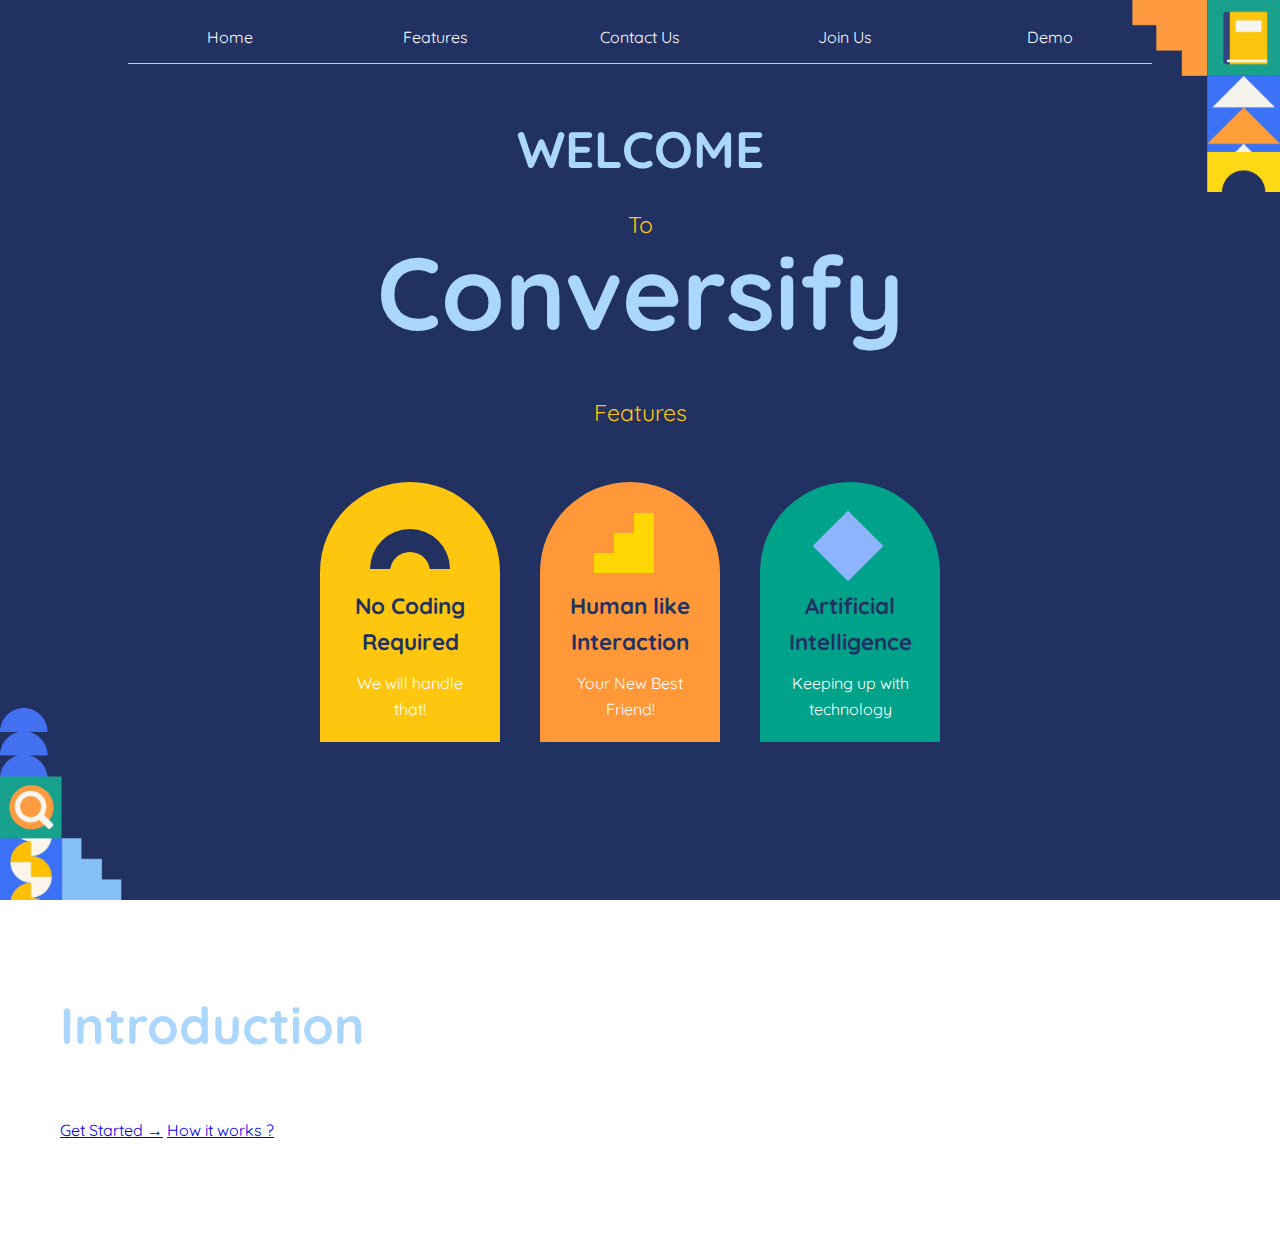
==== index.html @ c8b513bc "comit" ====
<!DOCTYPE html>
<html lang="en">

<head>
    <meta charset="UTF-8">
    <meta name="viewport" content="width=device-width, initial-scale=1.0">
    <title>Conversify</title>
    <link href="https://fonts.googleapis.com/css2?family=Quicksand:wght@300;400;500;600;700&display=swap"
        rel="stylesheet">
    <link href="https://fonts.googleapis.com/css2?family=Nunito:ital,wght@0,200..1000;1,200..1000&display=swap"
        rel="stylesheet">
    <link rel="stylesheet" href="styles.css">
</head>

<body>
    <div class ="firstpage">
        <img src="./asset/gifs/top_right.gif" alt="book.gif" class="top-right-image">
        <nav>
            <ul class="navbar">
                <li><a href="#">Home</a></li>
                <li><a href="#">Features</a></li>
                <li><a href="#">Contact Us</a></li>
                <li><a href="#">Join Us</a></li>
                <li><a href="#">Demo</a></li>
            </ul>
        </nav>
        <header>
            <h1>WELCOME</h1>
            <h2>To</h2>
            <h3>Conversify</h3>
        </header>
        <main>
            <section class="features">
                <h2>Features</h2>                
                <div class="feature-cards">
                    <img src="./asset/gifs/bottom_left.gif" alt="book.gif"  class="top-left-image">
                    <div class="card yellow">
                        <div class="arch"></div>
                        <div class="smallarch"></div>
                        <h3>No Coding Required</h3>
                        <p>We will handle that!</p>
                    </div>
                    <div class="card orange">
                        <div class="ladder"></div>
                        <h3>Human like Interaction</h3>
                        <p>Your New Best Friend!</p>
                    </div>
                    <div class="card green">
                        <div class="star"></div>
                        <h3>Artificial Intelligence</h3>
                        <p>Keeping up with technology</p>
                    </div>
                </div>
            </section>
        </main>
    </div>

        <section class="intro">
        <div class="content">
            <h1>Introduction</h1>
            <p>In today's world, businesses of all sizes need customer support solutions to stay competitive.</p>
            <p>Build your own customer support agent for your brand today — no coding and no hassle.</p>
            <div class="buttons">
                <a href="#" class="btn btn-primary">Get Started →</a>
                <a href="#" class="btn btn-secondary">How it works ?</a>
            </div>
        </div>
        <div class="image"></div>
    </section>



    <footer>
        <p>&copy; 2024 Conversify. All rights reserved.</p>
    </footer>
</body>

</html>
---- styles.css ----
:root {
  --navy: #203162;
  --light-blue: #86c2f8;
  --yellow: #ffc610;
  --orange: #ff9839;
  --green: #00a289;
  --peach: #ffe3c9;
}
* {
  box-sizing: border-box;
  margin: 0;
  padding: 0;
}
html::-webkit-scrollbar {
  width: 5px;
  height: 1px;
}

html::-webkit-scrollbar-thumb {
  background: #86c2f8;
  border-radius: 100px;
  border: 4px solid transparent;
}

html::-webkit-scrollbar-track {
  background: transparent;
}

.firstpage {
  height: 100vh;
  background-color: #203162;
  width: 100%;
}

.navbar {
  padding-top: 15px;
  display: flex;
  justify-content: space-between;
  left: 10%;
  width: 80%;
  list-style-type: none;
  margin-bottom: 20px;
  position: relative; /* Add this to position the pseudo-element */
  padding-bottom: 3px; /* Add some space for the underline */
}

.navbar li {
  flex: 1;
  text-align: center;
}

.navbar::after {
  content: "";
  position: absolute;
  bottom: 0;
  left: 0;
  width: 100%;
  height: 1px; /* Adjust thickness of the underline */
  background-color: #abd7ff;
}

.navbar a {
  display: block;
  padding: 10px;
  color: #ffffff;
  text-decoration: none;
  transition: all 0.3s ease;
}

.navbar a:hover {
  background-color: #abd7ff;
  border-radius: 10px; /* Increase border-radius for pill shape on hover */
  padding-left: 15px; /* Optional: Increase horizontal padding for elongated pill */
  padding-right: 15px;
  margin: 0 10px; /* Optional: Adjust margin for elongated pill */
}

body {
  font-family: "Quicksand", sans-serif;
  line-height: 1.6;
  color: #ffffff;
  max-width: 100%;
  margin: 0 auto;
}

.top-right-image {
  position: absolute;
  left: 85%;
  top: 0;
  width: 15%; /* Adjust as needed */
  z-index: 1000; /* Ensures the image stays on top of other elements */
}
.top-left-image {
  position: absolute;
  left: 0;
  bottom: 0;
  width: 15%; /* Adjust as needed */
  z-index: 1000; /* Ensures the image stays on top of other elements */
}

main {
  text-align: center;
  flex-grow: 1;
}

header {
  text-align: center;
}

.yellow {
  background-color: var(--yellow);
}

.arch {
  width: 80px;
  height: 40px;
  background-color: var(--navy);
  border-radius: 40px 40px 0 0;
  position: absolute;
  top: 18%;
  left: 50%;
  transform: translateX(-50%);
}
.smallarch {
  width: 40px;
  height: 20px;
  background-color: var(--yellow);
  border-radius: 40px 40px 0 0;
  position: absolute;
  top: 27%;
  left: 50%;
  transform: translateX(-50%);
}

.green {
  background-color: var(--green);
}
.star {
  position: absolute;
  height: 50px;
  width: 50px;
  top: 15%;
  left: 35%;
  background: #8cb4ff;
  transform: rotate(45deg);
}

.orange {
  background-color: var(--orange);
}
.ladder {
  width: 60px;
  height: 60px;
  background-color: #ffd700; /* Yellow color */
  clip-path: polygon(
    0% 100%,
    33.33% 100%,
    33.33% 66.66%,
    66.66% 66.66%,
    66.66% 33.33%,
    100% 33.33%,
    100% 0%,
    0% 0%
  );
  transform: rotate(180deg);
  position: absolute;
  top: 12%;
  left: 30%;
}

h1 {
  margin-top: 5vh;
  font-size: 4vw;
  margin-bottom: 0;
  color: #abd7ff;
}

h2 {
  font-size: 1.8vw;
  font-weight: normal;
  margin-top: 1rem;
}

h3 {
  font-size: 8vw;
  color: #abd7ff;
  margin-top: -2rem;
}

.features {
  margin-top: 20px;
  justify-content: center;
}

h2 {
  color: var(--yellow);
}

.feature-cards {
  max-height: 100vh;
  display: flex;
  justify-content: center;
  gap: 20px;
  margin-top: 50px;
}

.card {
  width: 180px;
  height: 260px;
  border-radius: 90px 90px 0 0;
  padding: 20px;
  display: flex;
  flex-direction: column;
  justify-content: flex-end;
  position: relative;
  overflow: hidden;
  margin-right: 20px;
}

.card h3 {
  margin: 0;
  font-size: 1.4em;
  color: var(--navy);
}

.card p {
  margin: 10px 0 0;
  font-size: 1em;
  color: white;
}

.intro {
  max-width: 1200px;
  margin: 0 auto;
  padding: 40px 20px;
  display: flex;
  justify-content: space-between;
  align-items: center;
}

footer {
  text-align: center;
  margin-top: 40px;
}

@media (max-width: 768px) {
  .feature-cards {
    flex-direction: column;
    align-items: center;
  }
}
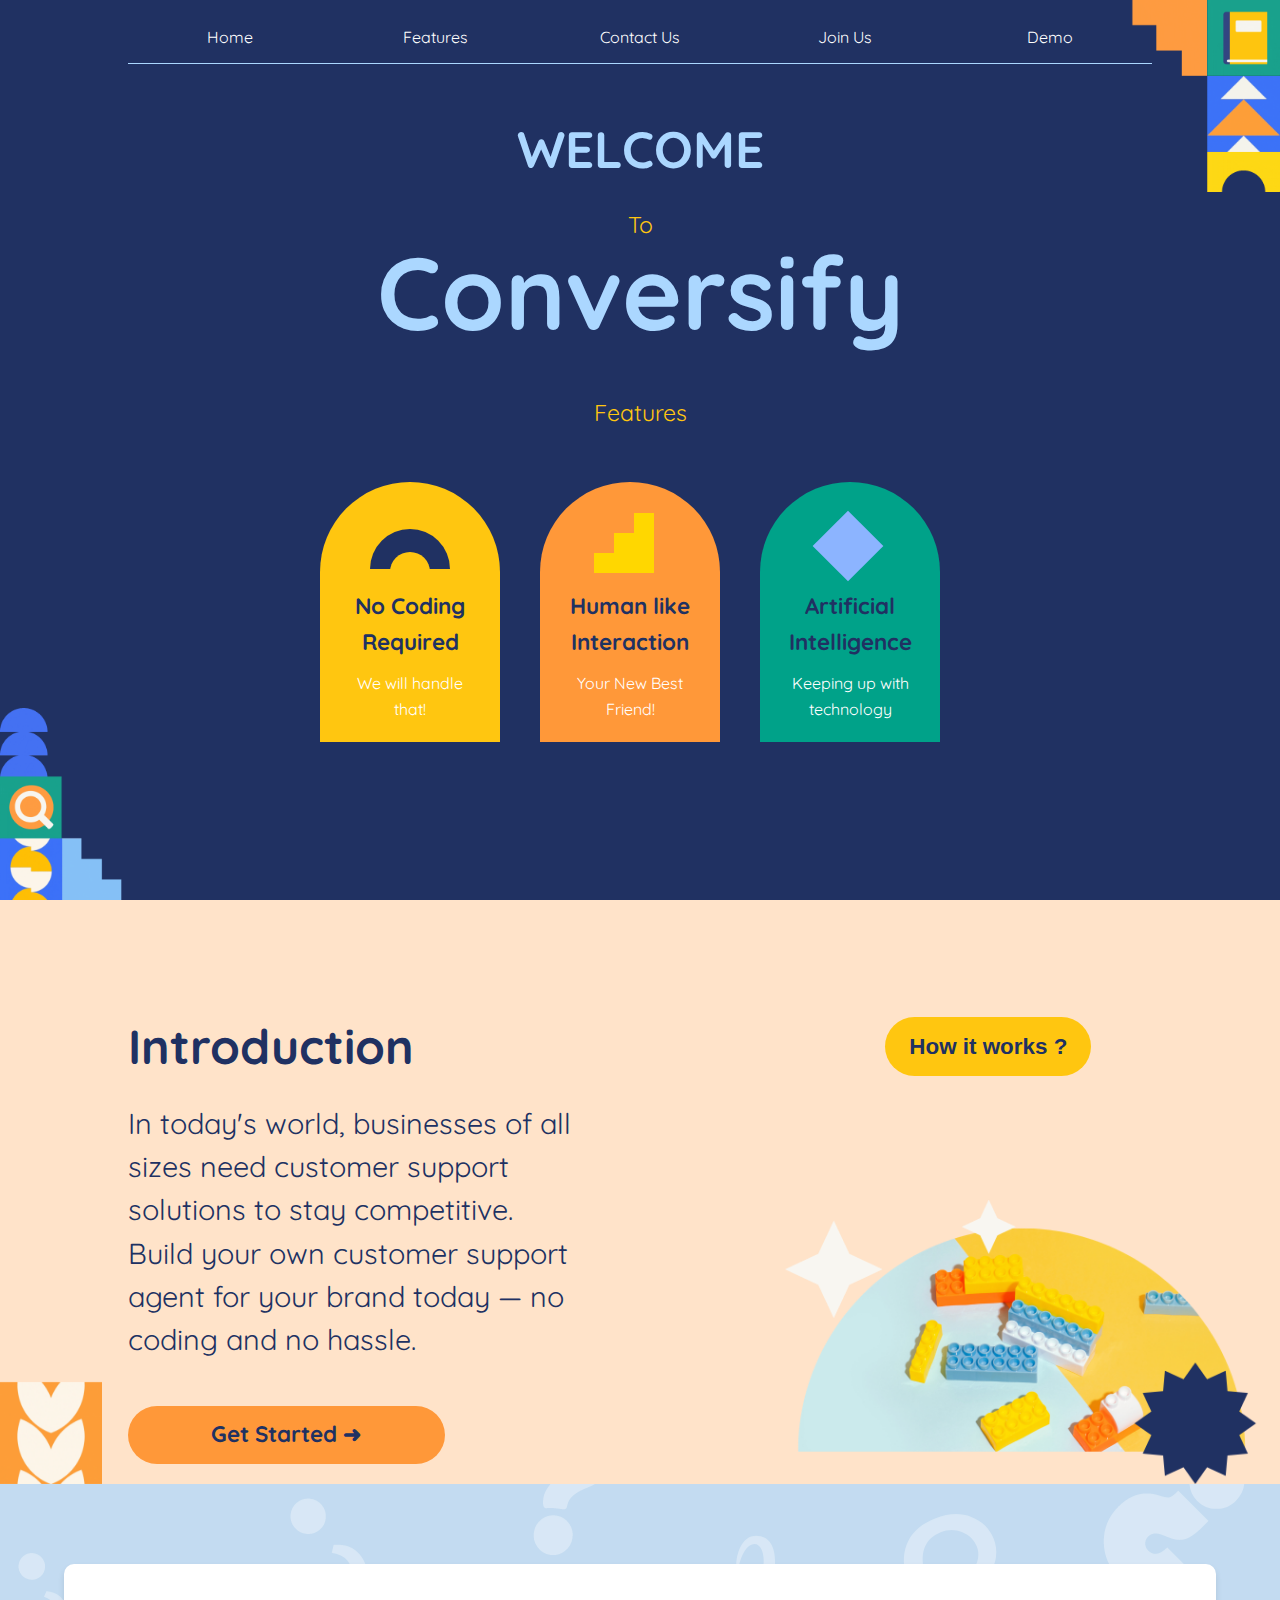
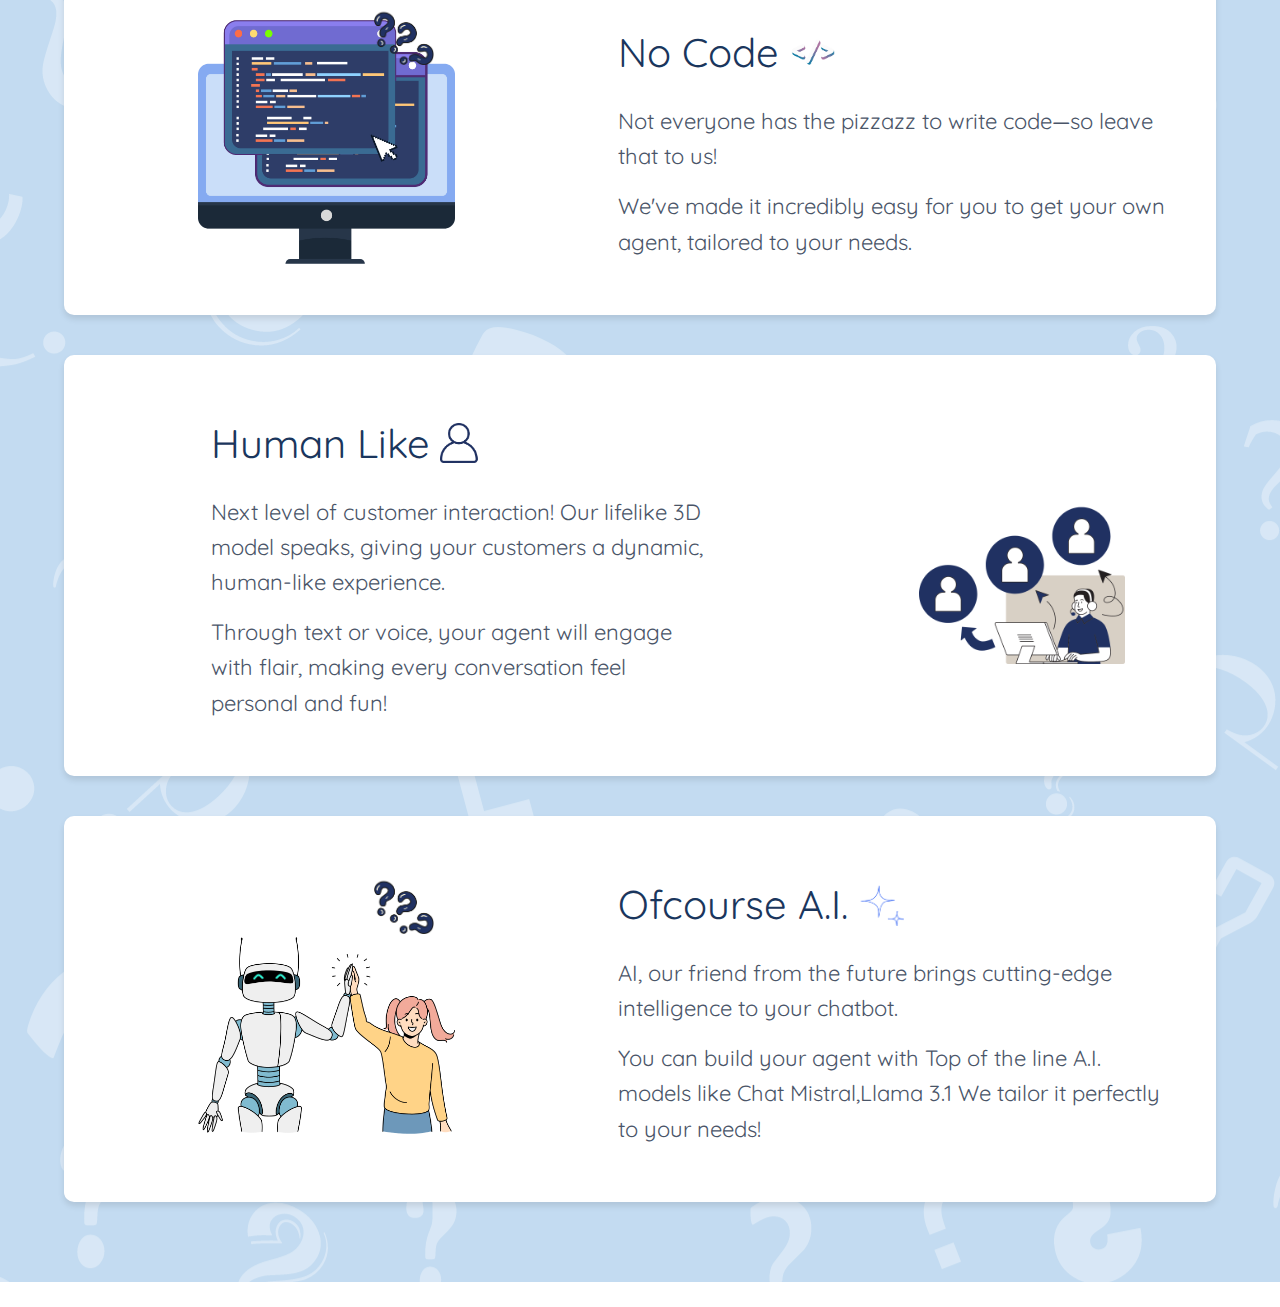
==== commit bf3f5355: "alah hu akhbar" ====
--- a/index.html
+++ b/index.html
@@ -13,7 +13,7 @@
 </head>
 
 <body>
-    <div class ="firstpage">
+    <div class="page1">
         <img src="./asset/gifs/top_right.gif" alt="book.gif" class="top-right-image">
         <nav>
             <ul class="navbar">
@@ -29,46 +29,90 @@
             <h2>To</h2>
             <h3>Conversify</h3>
         </header>
-        <main>
-            <section class="features">
-                <h2>Features</h2>                
-                <div class="feature-cards">
-                    <img src="./asset/gifs/bottom_left.gif" alt="book.gif"  class="top-left-image">
-                    <div class="card yellow">
-                        <div class="arch"></div>
-                        <div class="smallarch"></div>
-                        <h3>No Coding Required</h3>
-                        <p>We will handle that!</p>
+        <section class="features">
+            <h2>Features</h2>
+            <div class="feature-cards">
+                <img src="./asset/gifs/bottom_left.gif" alt="gif" class="bottom-left-image">
+                <div class="card yellow">
+                    <div class="arch"></div>
+                    <div class="smallarch"></div>
+                    <h3>No Coding Required</h3>
+                    <p>We will handle that!</p>
+                </div>
+                <div class="card orange">
+                    <div class="ladder"></div>
+                    <h3>Human like Interaction</h3>
+                    <p>Your New Best Friend!</p>
+                </div>
+                <div class="card green">
+                    <div class="star"></div>
+                    <h3>Artificial Intelligence</h3>
+                    <p>Keeping up with technology</p>
+                </div>
+            </div>
+        </section>
+    </div>
+
+    <section class="page2">
+        <img src="./asset/gifs/leaf.gif" alt="leaf.gif" class="leaf">
+            <div class="content">
+                <div class="intro-content">
+                    <div class="intro-paragraph">
+                        <h1>Introduction</h1>
+                        <p>In today's world, businesses of all sizes need customer support solutions to stay competitive.</p>
+
+                        <p>Build your own customer support agent for your brand today — no coding and no hassle.</p>
+                        <a href="#" class="btn  btn-primary">Get Started ➜</a>
+                        
                     </div>
-                    <div class="card orange">
-                        <div class="ladder"></div>
-                        <h3>Human like Interaction</h3>
-                        <p>Your New Best Friend!</p>
-                    </div>
-                    <div class="card green">
-                        <div class="star"></div>
-                        <h3>Artificial Intelligence</h3>
-                        <p>Keeping up with technology</p>
+                    <div class="right-content">
+                        <a href="#" class="btn  btn-secondary">How it works ?</a>
+                        <img src="./asset/images/blocks.png" alt="Lego blocks" class="blocks">
                     </div>
                 </div>
-            </section>
-        </main>
-    </div>
-
-        <section class="intro">
-        <div class="content">
-            <h1>Introduction</h1>
-            <p>In today's world, businesses of all sizes need customer support solutions to stay competitive.</p>
-            <p>Build your own customer support agent for your brand today — no coding and no hassle.</p>
-            <div class="buttons">
-                <a href="#" class="btn btn-primary">Get Started →</a>
-                <a href="#" class="btn btn-secondary">How it works ?</a>
             </div>
-        </div>
-        <div class="image"></div>
     </section>
 
+    <section class ="page3">
+        <section class="feature no-code">
+            <div class="feature-content">
+                <h2>No Code <img src="asset\gifs\code.gif" alt="Code illustration" class="code"></h2>
+                <p>Not everyone has the pizzazz to write code—so leave that to us!</p>
+                <p>We've made it incredibly easy for you to get your own agent, tailored to your needs.</p>
+            </div>
+            <div class="feature-image">
+                <img src="asset\images\computer.png" alt="Code editor illustration" class="computer">
+                <div class="question-marks">
+                    <img src="asset\images\question.png" alt="question" class="question">
+                </div>
+            </div>
+        </section>
+        
+        <section class="feature">
+            <div class="f-content">
+                <h2>Human Like<img src="asset\images\person.png" alt="Code illustration" class="code"></h2>
+                <p>Next level of customer interaction! Our lifelike 3D model speaks, giving your customers a dynamic, human-like experience.</p>
+                <p>Through text or voice, your agent will engage with flair, making every conversation feel personal and fun!</p>
+            </div>
+            <div class="feature-image">
+                <img src="asset/images/support.png" alt="Human-like interaction illustration" class="human">
+            </div>
+        </section>
 
+        <section class="feature no-code">
+            <div class="feature-content">
+                <h2>Ofcourse A.I. <img src="asset/images/star.png" alt="star interaction illustration" class="code"></h2>
+                <p>AI, our friend from the future brings cutting-edge intelligence to your chatbot. </p>
+                <p>You can build your agent with Top of the line A.I. models like Chat Mistral,Llama 3.1 We tailor it perfectly to your needs!</p>
+            </div>
+            <div class="feature-image">
+                <img src="asset\images\friend.png" alt="Code editor illustration" class="computer">
+                <div class="question-marks">
+                    <img src="asset\images\question.png" alt="question" class="question">
+                </div>
+            </div>
+        </section>
+    </section>
 
     <footer>
         <p>&copy; 2024 Conversify. All rights reserved.</p>
--- a/styles.css
+++ b/styles.css
@@ -5,6 +5,7 @@
   --orange: #ff9839;
   --green: #00a289;
   --peach: #ffe3c9;
+  --sky: #c3dbf1;
 }
 * {
   box-sizing: border-box;
@@ -26,7 +27,7 @@
   background: transparent;
 }
 
-.firstpage {
+.page1 {
   height: 100vh;
   background-color: #203162;
   width: 100%;
@@ -90,17 +91,12 @@
   width: 15%; /* Adjust as needed */
   z-index: 1000; /* Ensures the image stays on top of other elements */
 }
-.top-left-image {
+.bottom-left-image {
   position: absolute;
   left: 0;
   bottom: 0;
   width: 15%; /* Adjust as needed */
   z-index: 1000; /* Ensures the image stays on top of other elements */
-}
-
-main {
-  text-align: center;
-  flex-grow: 1;
 }
 
 header {
@@ -168,7 +164,7 @@
   left: 30%;
 }
 
-h1 {
+header h1 {
   margin-top: 5vh;
   font-size: 4vw;
   margin-bottom: 0;
@@ -190,6 +186,8 @@
 .features {
   margin-top: 20px;
   justify-content: center;
+  text-align: center;
+  flex-grow: 1;
 }
 
 h2 {
@@ -229,23 +227,284 @@
   color: white;
 }
 
-.intro {
-  max-width: 1200px;
-  margin: 0 auto;
-  padding: 40px 20px;
-  display: flex;
+.page2 {
+  font-family: Arial, sans-serif;
+  margin: 0;
+  padding: 0;
+  background-color: var(--peach);
+  max-width: 100vw;
+  margin: 0;
+  padding: 0px;;
   justify-content: space-between;
   align-items: center;
 }
-
-footer {
+.page2 .leaf {
+  padding-left: 0;
+  margin: 0px;
+  position: sticky;
+  width: 8%;
+  height: auto;
+  z-index: 1000;
+  top: 100em;
+  bottom: 0;
+  left: -30%;
+}
+
+.content {
+  margin: 0;
+  flex: 1;
+  max-width: 100%;
+}
+
+.intro-content {
+  max-width: 100vw;
+  margin: 0;
+  padding: 0 20px;
+  padding-top: 0;
+  padding-left: 10%;
+  display: flex;
+  flex-direction: row;
+  justify-items: space-between;
+  align-items: start;
+}
+
+.content h1 {
+  font-size: 3rem;
+  color: var(--navy);
+  margin-bottom: 20px;
+}
+
+.intro-content > .intro-paragraph {
+  font-size: 1.8rem;
+  color: var(--navy);
+  display: flex;
+  flex-direction: column;
+  justify-items: space-between;
+  font-family: quicksand;
+  margin-bottom: 20px;
+  line-height: 1.5;
+  min-width: 40%;
+  max-width: 40%;
+}
+.intro-content > .right-content {
+  min-width: 40%;
+  display: flex;
+  justify-items: end;
+  flex-direction: column;
+  align-items: center;
+  align-self: flex-end;
+  justify-self: end;
+}
+
+.right-content img {
+  justify-self: start;
+  align-self: flex-end;
+}
+
+.buttons {
+  display: flex;
+  gap: 20px;
+}
+
+.btn {
+  padding: 12px 24px;
+  border-radius: 30px;
+  font-size: 1.4rem;
+  font-weight: bold;
+  text-decoration: none;
+  text-align: center;
+  transition: all 0.3s ease;
+}
+
+.btn-primary {
+  top: 50%;
+  background-color: var(--orange);
+  color: var(--navy);
+  width: 70%;
+  margin-top: 10%;
+  justify-self: end;
+}
+
+.btn-secondary {
+  background-color: var(--yellow);
+  color: var(--navy);
+  justify-self: center;
+  margin-left: 20%;
+  margin-top: 0%;
+}
+
+.btn:hover {
+  transform: translateY(-3px);
+  box-shadow: 0 4px 6px rgba(0, 0, 0, 0.1);
+}
+.blocks {
+  margin-top: -10%;
+  position: relative;
+  right: 0;
+  bottom: 0;
+  width: 100%;
+  max-width: 500px;
+  justify-self: flex-end;
+  align-self: flex-end;
+  min-width: 40%;
+  max-width: 70%;
+}
+
+.page3 {
+  background-color: var(--sky);
+  padding: 40px 20px;
+  background-image: url("asset/images/questionbg.png");
+}
+
+.feature {
+  display: flex;
+  justify-content: space-between;
+  align-items: center;
+  max-width: 90vw;
+  margin: 40px auto;
+  background-color: #ffffff;
+  border-radius: 10px;
+  padding: 40px;
+  box-shadow: 0 4px 6px rgba(0, 0, 0, 0.1);
+}
+
+.feature.no-code {
+  flex-direction: row-reverse;
+}
+
+.feature-content {
+  flex: 1;
+  padding-left: 20%;
+}
+.f-content {
+  padding-left: 10%;
+  flex: 1;
+  padding-right: 15%;
+}
+
+.feature-content h2 {
+  font-size: 40px;
+  color: #1a365d;
+  margin-bottom: 20px;
+  display: flex;
+  align-items: center;
+}
+.f-content h2 {
+  font-size: 40px;
+  color: #1a365d;
+  margin-bottom: 20px;
+  display: flex;
+  align-items: center;
+}
+
+.code-icon {
+  margin-left: 20px;
+}
+
+.feature-content p {
+  font-size: 22px;
+  color: #4a5568;
+  line-height: 1.6;
+  margin-bottom: 15px;
+}
+.f-content p {
+  font-size: 22px;
+  color: #4a5568;
+  line-height: 1.6;
+  margin-bottom: 15px;
+}
+
+.feature-image {
+  padding-left: 4%;
+  position: relative;
+  width: 300px;
+  height: 60%;
+}
+.code {
+  padding-left: 2%;
+  width: 10%;
+  height: auto;
+  max-height: 30%;
+  object-fit: contain;
+}
+
+.computer {
+  padding-left: 20%;
+  width: 120%;
+  height: auto;
+  max-height: 65%;
+  object-fit: contain;
+}
+
+.human {
+  width: 120%;
+  height: auto;
+  max-height: 65%;
+  object-fit: contain;
+  padding-right: 40%;
+}
+
+.question-marks {
+  position: absolute;
+  top: -2px;
+  right: -30px;
+}
+
+.question {
+  width: 60px;
+  height: auto;
+  margin-left: 10px;
+}
+
+/* Responsive design */
+@media (max-width: 768px) {
+  .feature,
+  .feature.no-code {
+    flex-direction: column;
+  }
+
+  .feature-content {
+    padding: 0;
+    text-align: center;
+    margin-bottom: 30px;
+  }
+
+  .feature-content h2 {
+    justify-content: center;
+  }
+
+  .feature-image {
+    width: 100%;
+    height: auto;
+    display: flex;
+    justify-content: center;
+    align-items: center;
+  }
+
+  .question-marks,
+  .user-icons {
+    position: static;
+    margin-top: 20px;
+  }
+
+  .user-icons {
+    flex-direction: row;
+    justify-content: center;
+  }
+
+  .user-icon {
+    margin: 0 5px;
+  }
+}
+
+/* footer {
   text-align: center;
   margin-top: 40px;
-}
-
-@media (max-width: 768px) {
+} */
+
+/* @media (max-width: 768px) {
   .feature-cards {
     flex-direction: column;
     align-items: center;
   }
-}
+} */
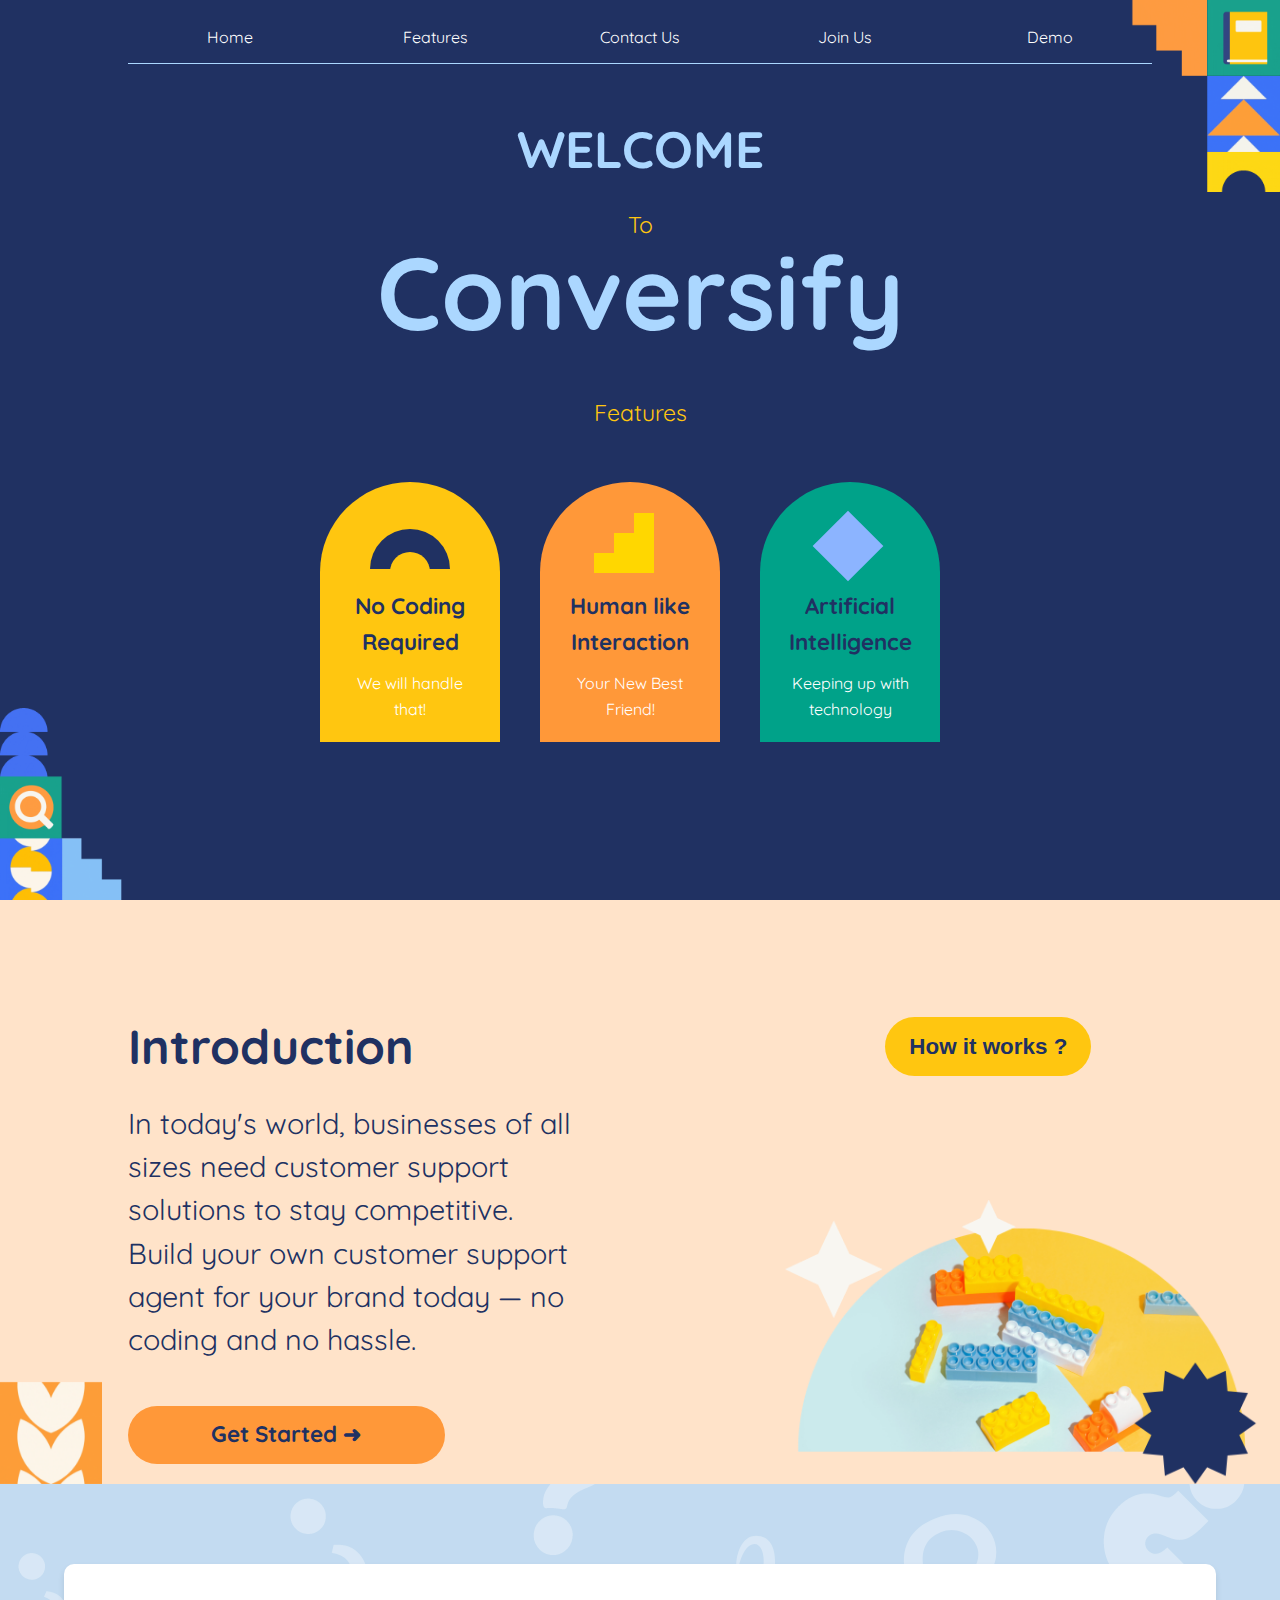
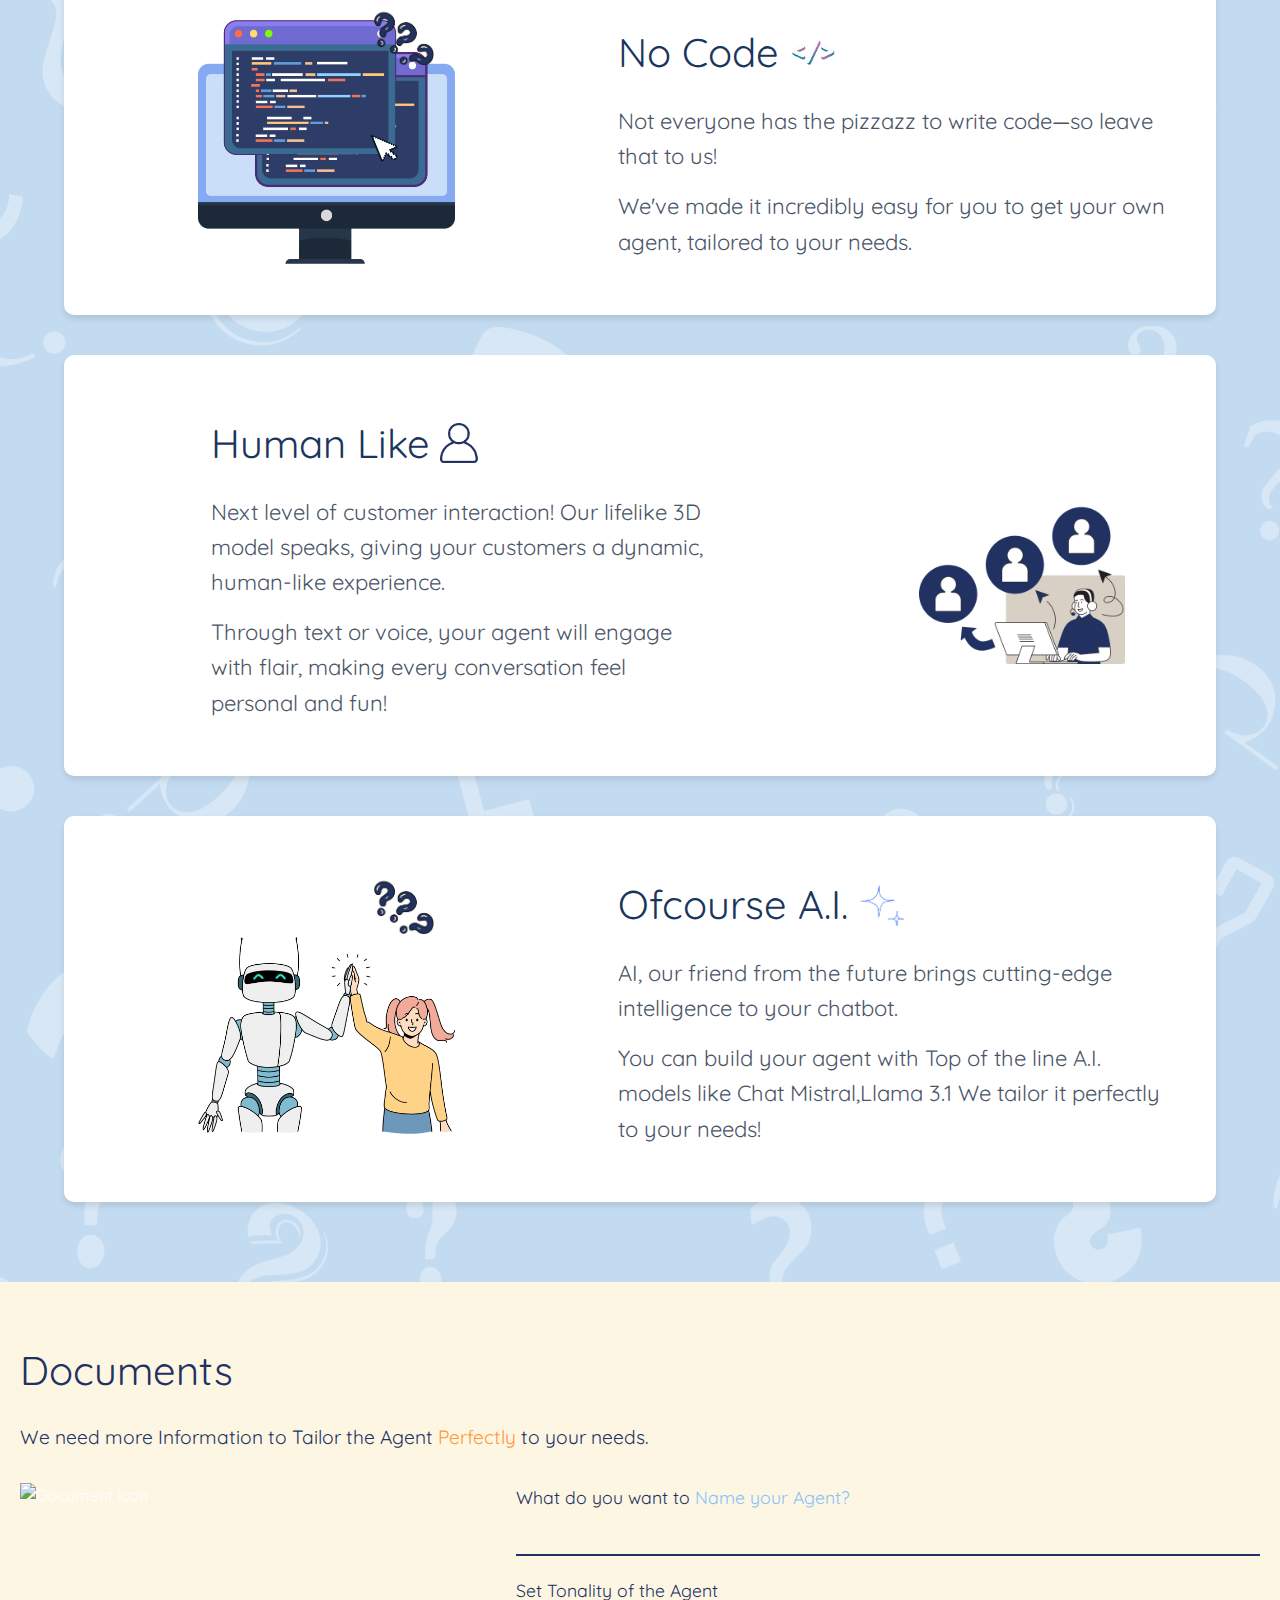
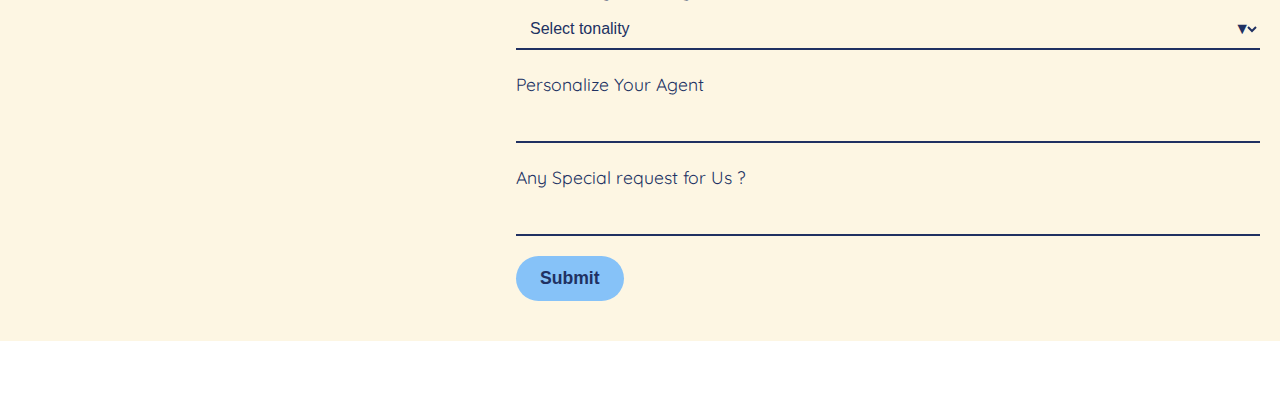
==== commit a7e69152: "sd" ====
--- a/index.html
+++ b/index.html
@@ -113,6 +113,45 @@
             </div>
         </section>
     </section>
+    
+    <section class="page4">
+        <h2>Documents</h2>
+        <p>We need more Information to Tailor the Agent <span class="highlight">Perfectly</span> to your needs.</p>
+        
+        <div class="form-container">
+            <div class="form-left">
+                <img src="./asset/images/document-icon.png" alt="Document Icon" class="document-icon">
+            </div>
+            <div class="form-right">
+                <div class="form-group">
+                    <label for="agentName">What do you want to <span class="highlight-blue">Name your Agent?</span></label>
+                    <input type="text" id="agentName" name="agentName">
+                </div>
+                
+                <div class="form-group">
+                    <label for="agentTonality">Set Tonality of the Agent</label>
+                    <div class="select-wrapper">
+                        <select id="agentTonality" name="agentTonality">
+                            <option value="" disabled selected>Select tonality</option>
+                            <!-- Add more options here -->
+                        </select>
+                    </div>
+                </div>
+                
+                <div class="form-group">
+                    <label for="personalizeAgent">Personalize Your Agent</label>
+                    <input type="text" id="personalizeAgent" name="personalizeAgent">
+                </div>
+                
+                <div class="form-group">
+                    <label for="specialRequest">Any Special request for Us ?</label>
+                    <input type="text" id="specialRequest" name="specialRequest">
+                </div>
+                
+                <button type="submit" class="btn submit-btn">Submit</button>
+            </div>
+        </div>
+    </section>
 
     <footer>
         <p>&copy; 2024 Conversify. All rights reserved.</p>
--- a/styles.css
+++ b/styles.css
@@ -456,8 +456,118 @@
   margin-left: 10px;
 }
 
+.page4 {
+  background-color: #fdf6e3;
+  padding: 40px 20px;
+  font-family: 'Quicksand', sans-serif;
+}
+
+.page4 h2 {
+  color: #203162;
+  font-size: 2.5rem;
+  margin-bottom: 20px;
+}
+
+.page4 p {
+  color: #203162;
+  font-size: 1.2rem;
+  margin-bottom: 30px;
+}
+
+.highlight {
+  color: #ff9839;
+}
+
+.highlight-blue {
+  color: #86c2f8;
+}
+
+.form-container {
+  display: flex;
+  justify-content: space-between;
+  align-items: flex-start;
+}
+
+.form-left {
+  flex: 1;
+  max-width: 30%;
+}
+
+.document-icon {
+  width: 100%;
+  max-width: 200px;
+}
+
+.form-right {
+  flex: 2;
+  max-width: 60%;
+}
+
+.form-group {
+  margin-bottom: 20px;
+}
+
+.form-group label {
+  display: block;
+  color: #203162;
+  font-size: 1.1rem;
+  margin-bottom: 5px;
+}
+
+.form-group input[type="text"],
+.form-group select {
+  width: 100%;
+  padding: 10px;
+  border: none;
+  border-bottom: 2px solid #203162;
+  background-color: transparent;
+  color: #203162;
+  font-size: 1rem;
+}
+
+.select-wrapper {
+  position: relative;
+}
+
+.select-wrapper::after {
+  content: '▼';
+  position: absolute;
+  top: 50%;
+  right: 10px;
+  transform: translateY(-50%);
+  pointer-events: none;
+  color: #203162;
+}
+
+.submit-btn {
+  background-color: #86c2f8;
+  color: #203162;
+  border: none;
+  padding: 12px 24px;
+  font-size: 1.1rem;
+  font-weight: bold;
+  border-radius: 30px;
+  cursor: pointer;
+  transition: 0.3s ease;
+
+}
+.btn:hover {
+  transform: translateY(-3px);
+  box-shadow: 0 4px 6px rgba(0, 0, 0, 0.1);
+}
+
+.submit-btn:hover {
+  background-color: #6ba5e7;
+}
+
+footer {
+  text-align: center;
+  margin-top: 40px;
+}
+
 /* Responsive design */
 @media (max-width: 768px) {
+  
   .feature,
   .feature.no-code {
     flex-direction: column;
@@ -495,16 +605,19 @@
   .user-icon {
     margin: 0 5px;
   }
-}
-
-/* footer {
-  text-align: center;
-  margin-top: 40px;
-} */
-
-/* @media (max-width: 768px) {
-  .feature-cards {
+  .form-container {
     flex-direction: column;
-    align-items: center;
-  }
-} */
+}
+
+.form-left,
+.form-right {
+    max-width: 100%;
+}
+
+.document-icon {
+    margin-bottom: 20px;
+}
+.feature-cards {
+  flex-direction: column;
+  align-items: center;
+}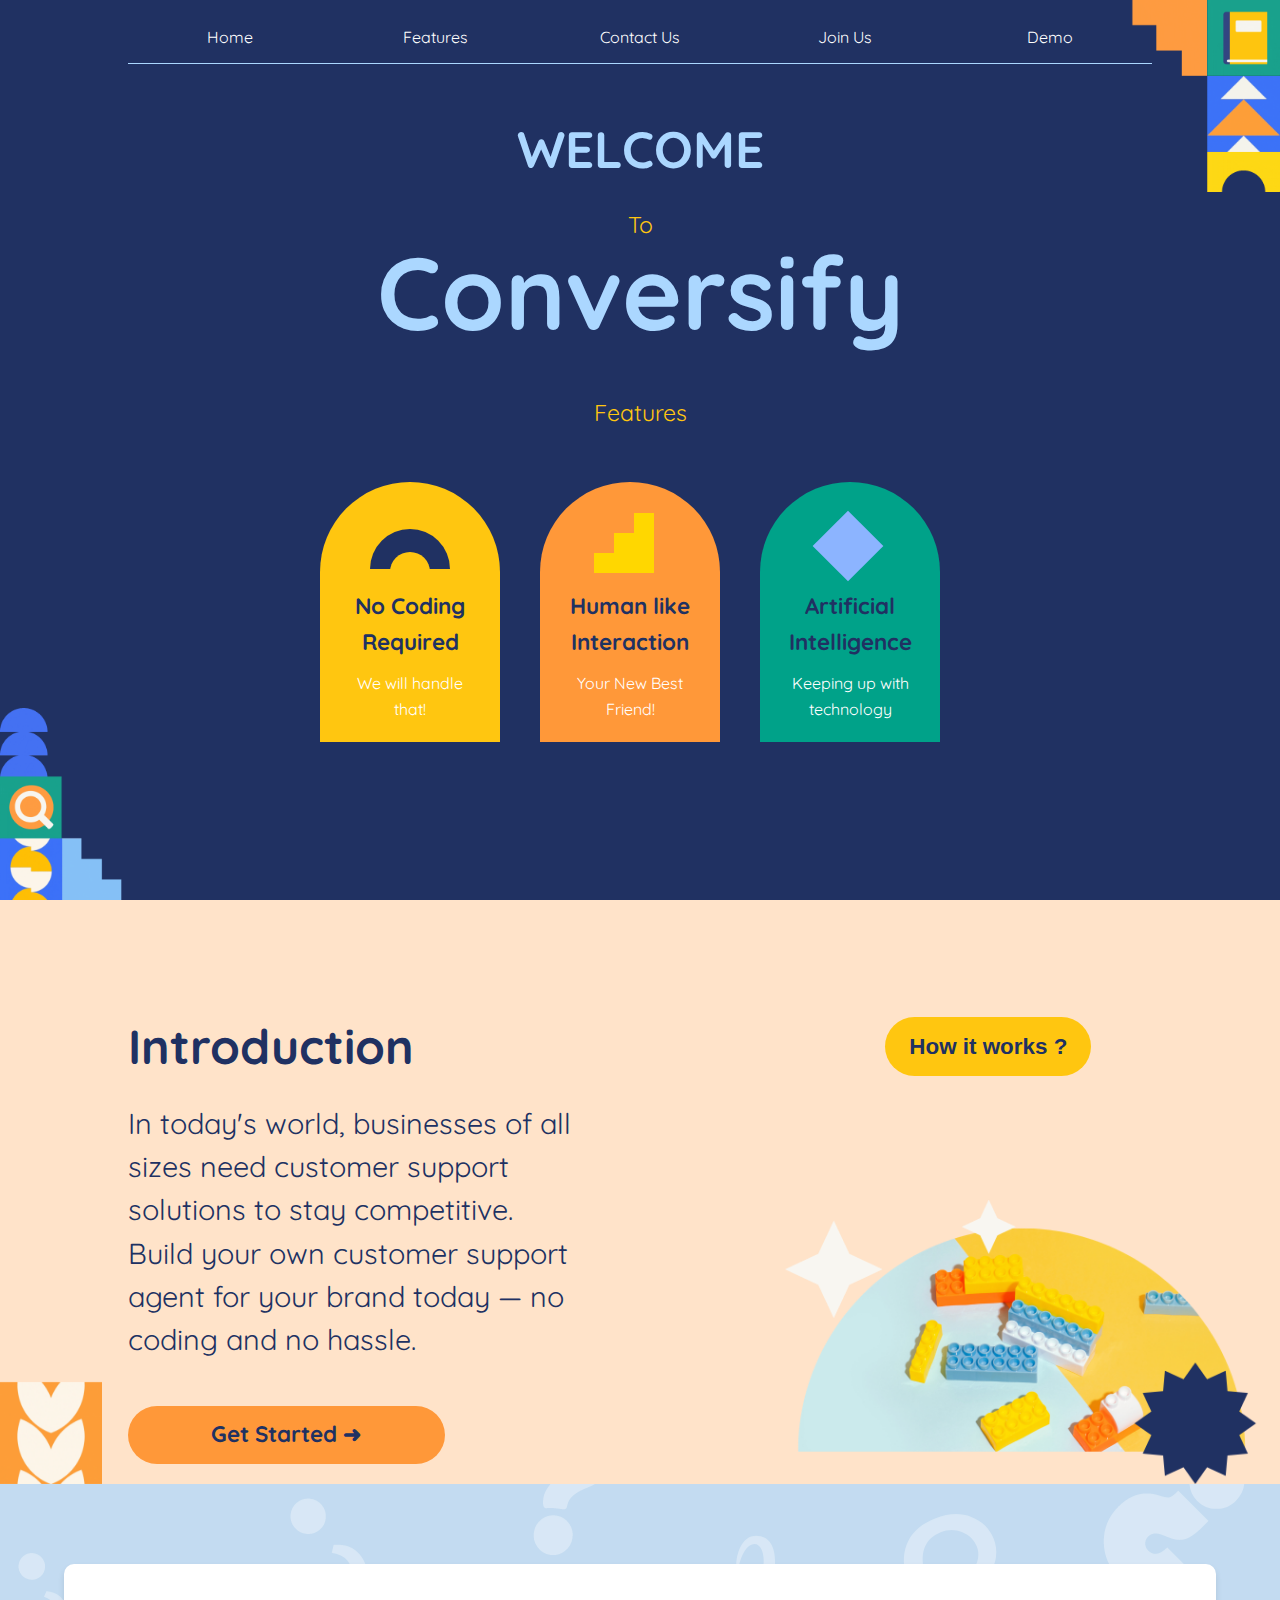
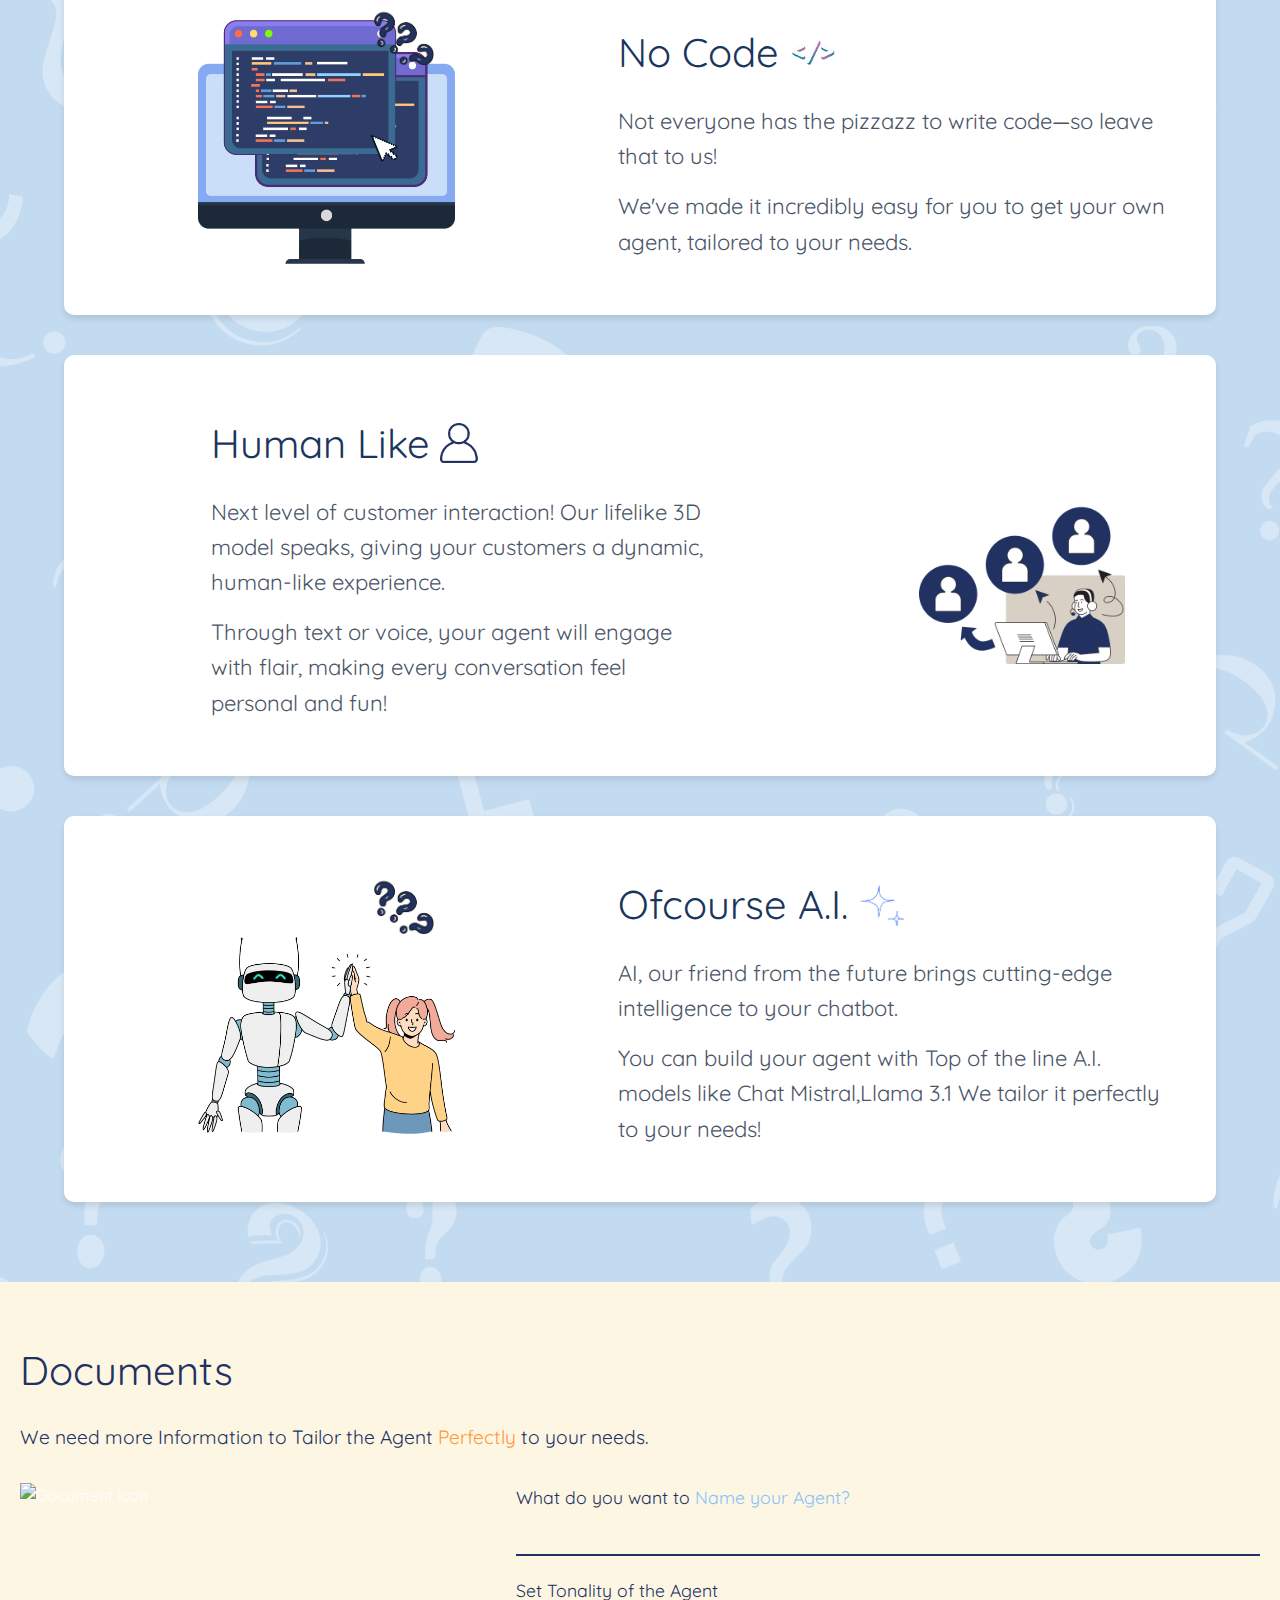
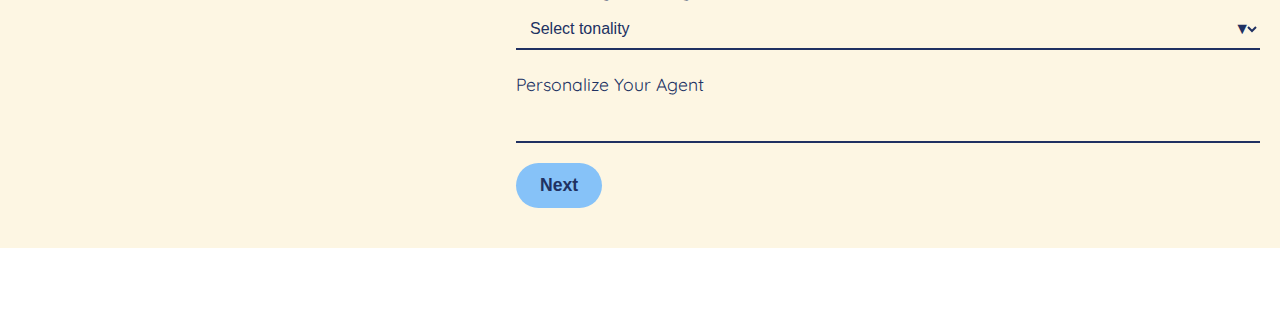
==== commit a9645af0: "Refactor form submit button label" ====
--- a/index.html
+++ b/index.html
@@ -143,12 +143,7 @@
                     <input type="text" id="personalizeAgent" name="personalizeAgent">
                 </div>
                 
-                <div class="form-group">
-                    <label for="specialRequest">Any Special request for Us ?</label>
-                    <input type="text" id="specialRequest" name="specialRequest">
-                </div>
-                
-                <button type="submit" class="btn submit-btn">Submit</button>
+                <button type="submit" class="btn submit-btn">Next</button>
             </div>
         </div>
     </section>
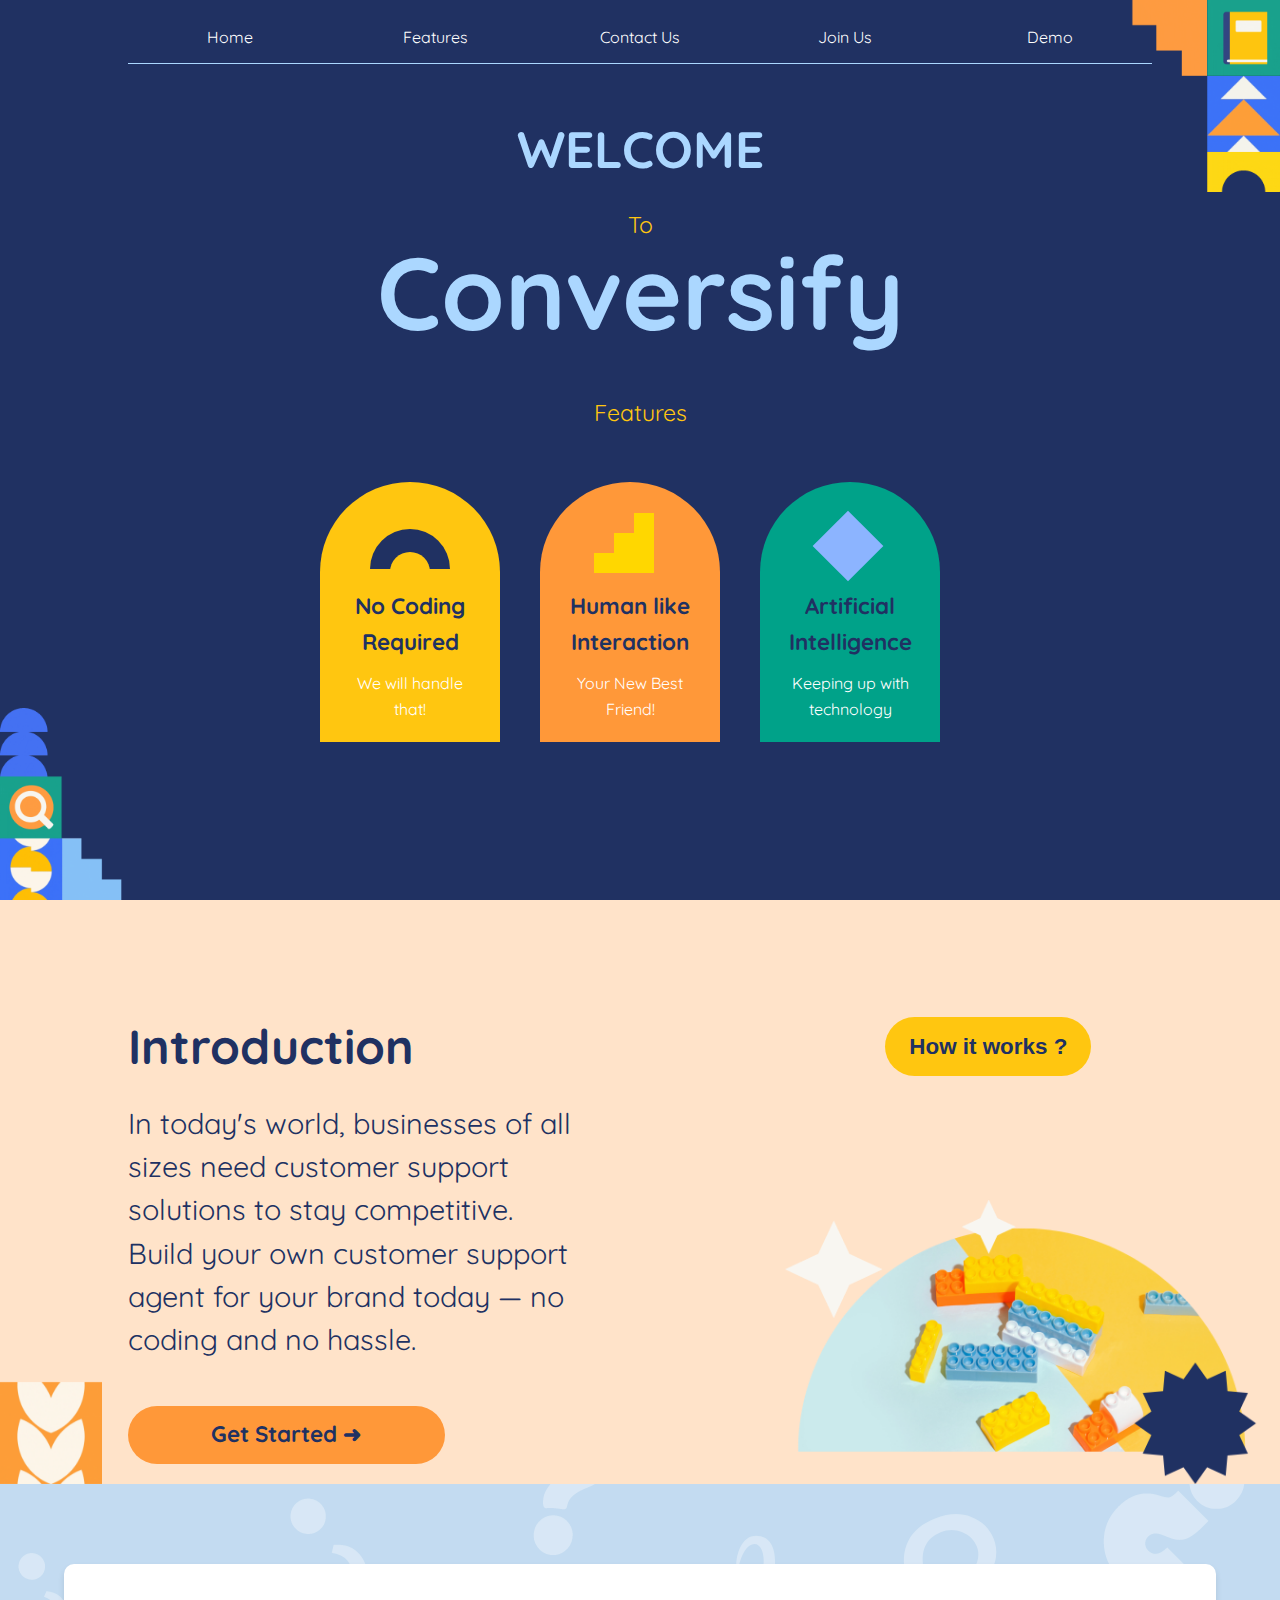
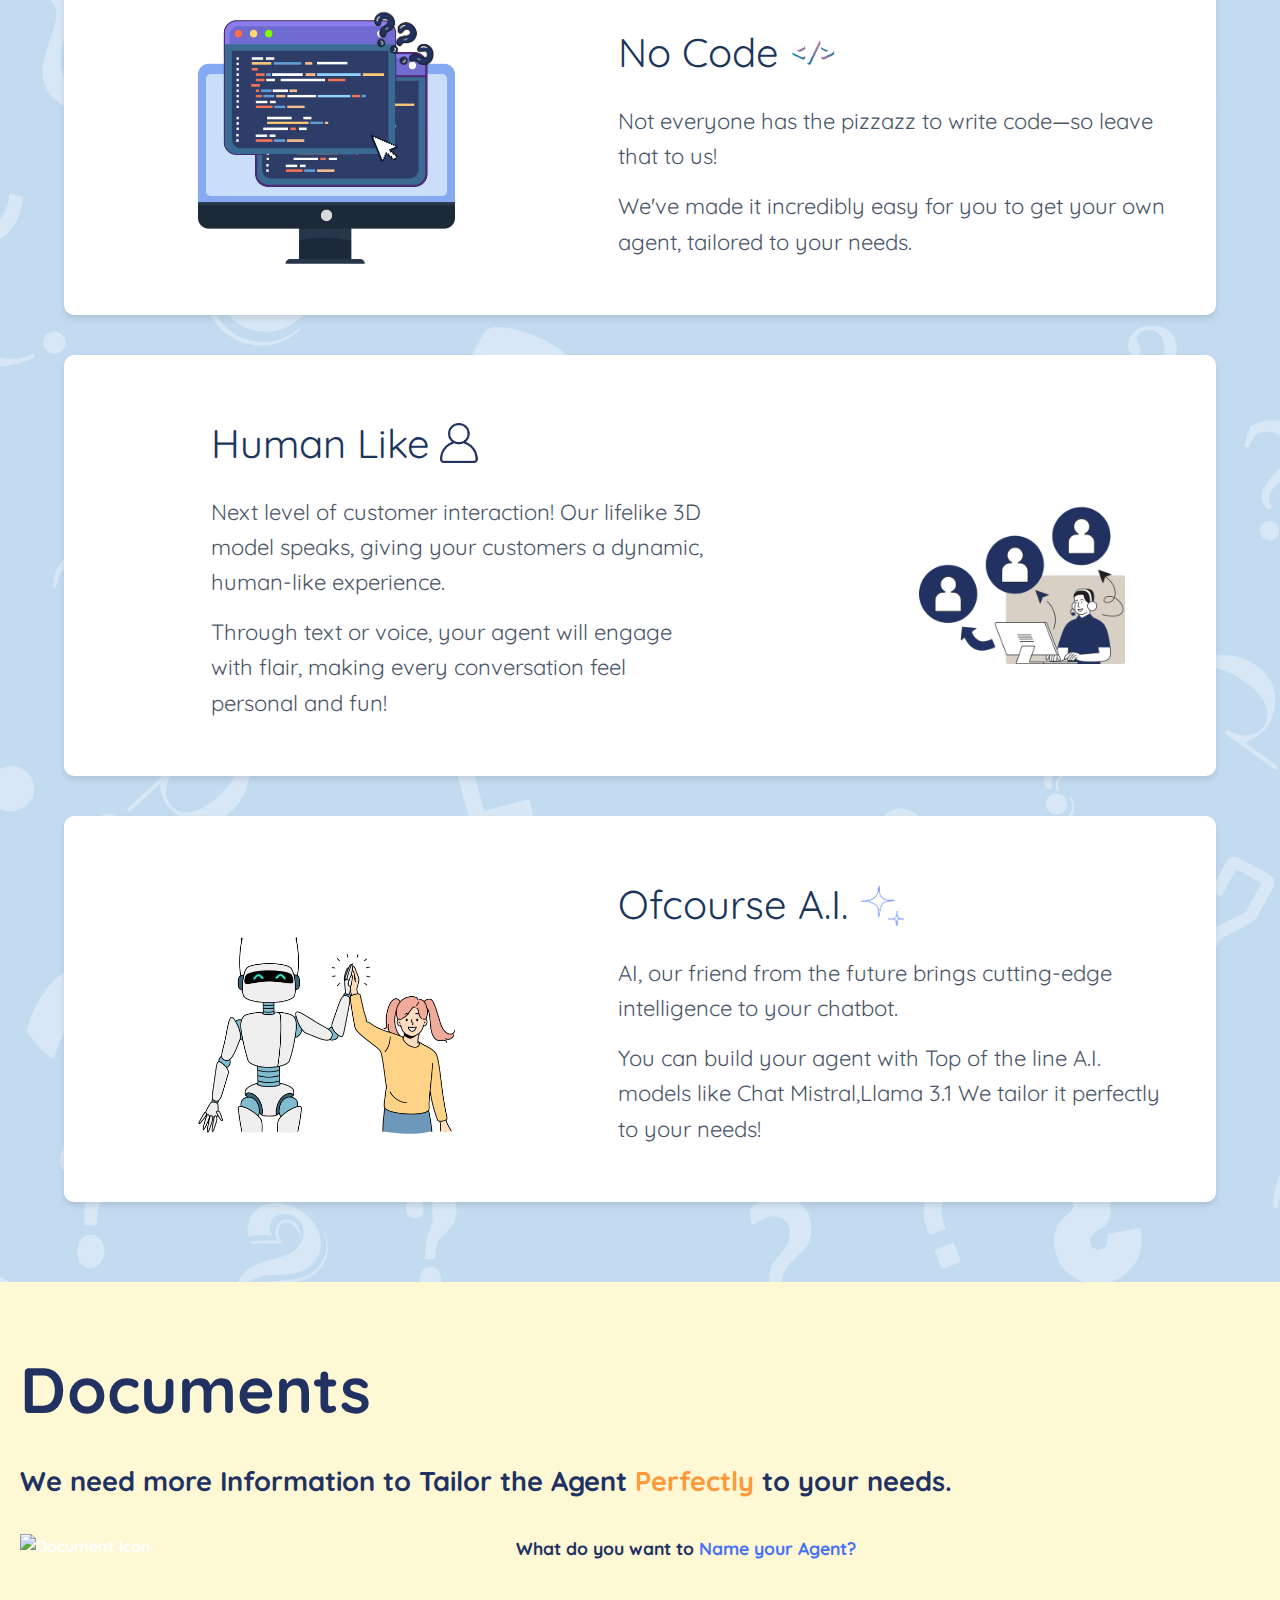
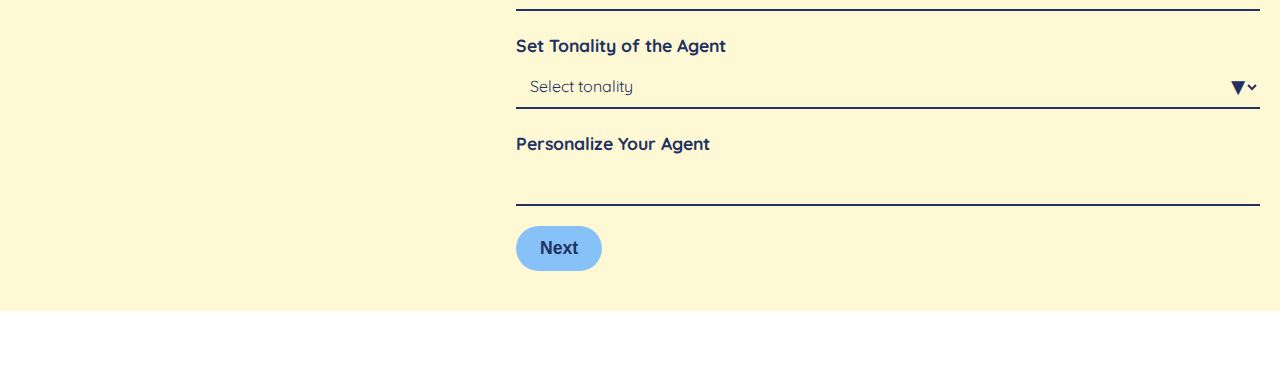
==== commit e51cf982: "sda" ====
--- a/index.html
+++ b/index.html
@@ -107,10 +107,7 @@
             </div>
             <div class="feature-image">
                 <img src="asset\images\friend.png" alt="Code editor illustration" class="computer">
-                <div class="question-marks">
-                    <img src="asset\images\question.png" alt="question" class="question">
-                </div>
-            </div>
+                </div>
         </section>
     </section>
     
@@ -120,32 +117,95 @@
         
         <div class="form-container">
             <div class="form-left">
-                <img src="./asset/images/document-icon.png" alt="Document Icon" class="document-icon">
-            </div>
+                <img src="./asset/images/document.png" alt="Document Icon" class="document-icon">
+            </div>
+    
             <div class="form-right">
-                <div class="form-group">
-                    <label for="agentName">What do you want to <span class="highlight-blue">Name your Agent?</span></label>
-                    <input type="text" id="agentName" name="agentName">
-                </div>
-                
-                <div class="form-group">
-                    <label for="agentTonality">Set Tonality of the Agent</label>
-                    <div class="select-wrapper">
-                        <select id="agentTonality" name="agentTonality">
-                            <option value="" disabled selected>Select tonality</option>
-                            <!-- Add more options here -->
-                        </select>
-                    </div>
-                </div>
-                
-                <div class="form-group">
-                    <label for="personalizeAgent">Personalize Your Agent</label>
-                    <input type="text" id="personalizeAgent" name="personalizeAgent">
-                </div>
-                
-                <button type="submit" class="btn submit-btn">Next</button>
+                <form id="agent-form">
+                    <div id="step1">
+                        <div class="form-group">
+                            <label for="agentName">What do you want to <span class="highlight-blue">Name your Agent?</span></label>
+                            <input type="text" id="agentName" name="agentName" required>
+                        </div>
+                        
+                        <div class="form-group">
+                            <label for="agentTonality">Set Tonality of the Agent</label>
+                            <div class="select-wrapper">
+                                <select id="agentTonality" name="agentTonality" required>
+                                    <option value="" disabled selected>Select tonality</option>
+                                    <option value="0.1">Strict to Context</option>
+                                    <option value="0.7">Moderately Creative</option>
+                                    <option value="0.9">Highly Creative</option>
+                                </select>
+                            </div>
+                        </div>
+                        
+                        <div class="form-group">
+                            <label for="personalizeAgent">Personalize Your Agent</label>
+                            <input type="text" id="personalizeAgent" name="personalizeAgent" required>
+                        </div>
+                        <button type="button" class="btn submit-btn" id="nextBtn">Next</button>
+                    </div>
+    
+                    <div id="step2" style="display: none;">
+                        <div class="form-group">
+                            <label for="specifyQuestions">Specify Questions or Instructions</label>
+                            <textarea id="specifyQuestions" name="specifyQuestions" rows="4"></textarea>
+                            <button type="button" class="btn add-question-btn" id="addQuestionBtn">+Add a Question</button>
+                        </div>
+                        
+                        <div class="form-group">
+                            <label for="uploadContext">Please Upload Context File.</label>
+                            <input type="file" id="uploadContext" name="uploadContext">
+                        </div>
+                        <button type="submit" class="btn submit-btn">Upload Document</button>
+                    </div>
+                </form>
             </div>
         </div>
+    
+        <script>
+            document.addEventListener('DOMContentLoaded', function() {
+                const form = document.getElementById('agent-form');
+                const step1 = document.getElementById('step1');
+                const step2 = document.getElementById('step2');
+                const nextBtn = document.getElementById('nextBtn');
+                const addQuestionBtn = document.getElementById('addQuestionBtn');
+    
+                nextBtn.addEventListener('click', function() {
+                    // Basic validation
+                    const requiredFields = step1.querySelectorAll('[required]');
+                    let isValid = true;
+                    requiredFields.forEach(field => {
+                        if (!field.value.trim()) {
+                            isValid = false;
+                            field.classList.add('error');
+                        } else {
+                            field.classList.remove('error');
+                        }
+                    });
+    
+                    if (isValid) {
+                        step1.style.display = 'none';
+                        step2.style.display = 'block';
+                    }
+                });
+    
+                addQuestionBtn.addEventListener('click', function() {
+                    const questionsArea = document.getElementById('specifyQuestions');
+                    questionsArea.value += questionsArea.value ? '\n' : '';
+                    questionsArea.value += '- ';
+                    questionsArea.focus();
+                });
+    
+                form.addEventListener('submit', function(e) {
+                    e.preventDefault();
+                    // Here you would typically send the form data to a server
+                    console.log('Form submitted');
+                    // You can add code here to handle the form submission
+                });
+            });
+        </script>
     </section>
 
     <footer>
--- a/styles.css
+++ b/styles.css
@@ -457,20 +457,24 @@
 }
 
 .page4 {
-  background-color: #fdf6e3;
+  background-color: var(--sky);
   padding: 40px 20px;
-  font-family: 'Quicksand', sans-serif;
+  font-family: "Quicksand", sans-serif;
+  background-color: #fff8d4;
+  padding: 40px 20px;
+  font-weight: bold;
 }
 
 .page4 h2 {
-  color: #203162;
-  font-size: 2.5rem;
+  color: var(--navy);
+  font-size: 4rem;
   margin-bottom: 20px;
+  font-weight: bold;
 }
 
 .page4 p {
   color: #203162;
-  font-size: 1.2rem;
+  font-size: 1.7rem;
   margin-bottom: 30px;
 }
 
@@ -479,13 +483,14 @@
 }
 
 .highlight-blue {
-  color: #86c2f8;
+  color: #4672f4;
 }
 
 .form-container {
   display: flex;
   justify-content: space-between;
   align-items: flex-start;
+  
 }
 
 .form-left {
@@ -501,6 +506,7 @@
 .form-right {
   flex: 2;
   max-width: 60%;
+  font-size: 1.5rem;
 }
 
 .form-group {
@@ -516,6 +522,8 @@
 
 .form-group input[type="text"],
 .form-group select {
+  font-family: "Quicksand", sans-serif;
+  font-size: 1rem;
   width: 100%;
   padding: 10px;
   border: none;
@@ -558,6 +566,35 @@
 
 .submit-btn:hover {
   background-color: #6ba5e7;
+  
+}
+textarea {
+  width: 100%;
+  padding: 10px;
+  border: 1px solid #203162;
+  border-radius: 5px;
+  resize: vertical;
+}
+
+.add-question-btn {
+  background-color: #ffc610;
+  color: #203162;
+  border: none;
+  padding: 5px 10px;
+  font-size: 0.9rem;
+  border-radius: 5px;
+  cursor: pointer;
+  margin-top: 5px;
+}
+
+input[type="file"] {
+  border: 1px solid #203162;
+  padding: 5px;
+  border-radius: 5px;
+}
+
+.error {
+  border-color: red;
 }
 
 footer {
@@ -620,4 +657,6 @@
 .feature-cards {
   flex-direction: column;
   align-items: center;
-}+}
+}
+ 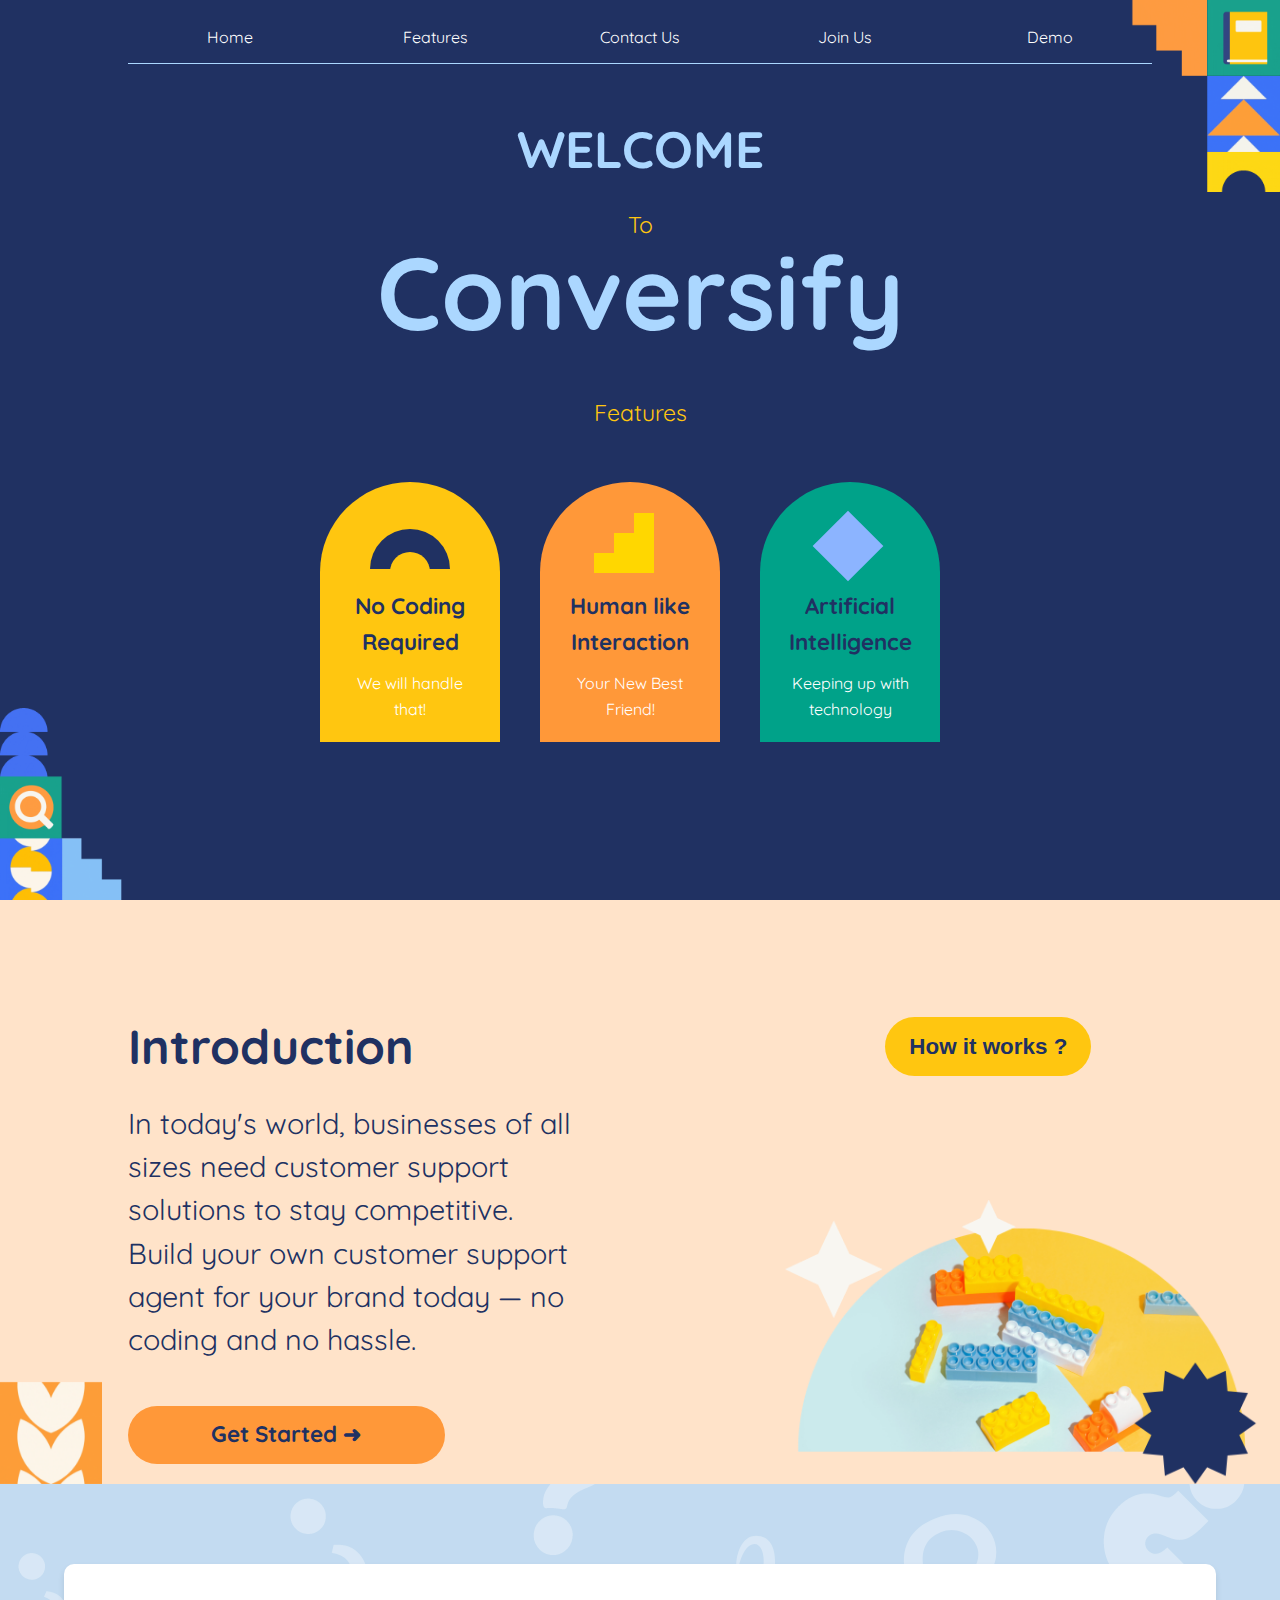
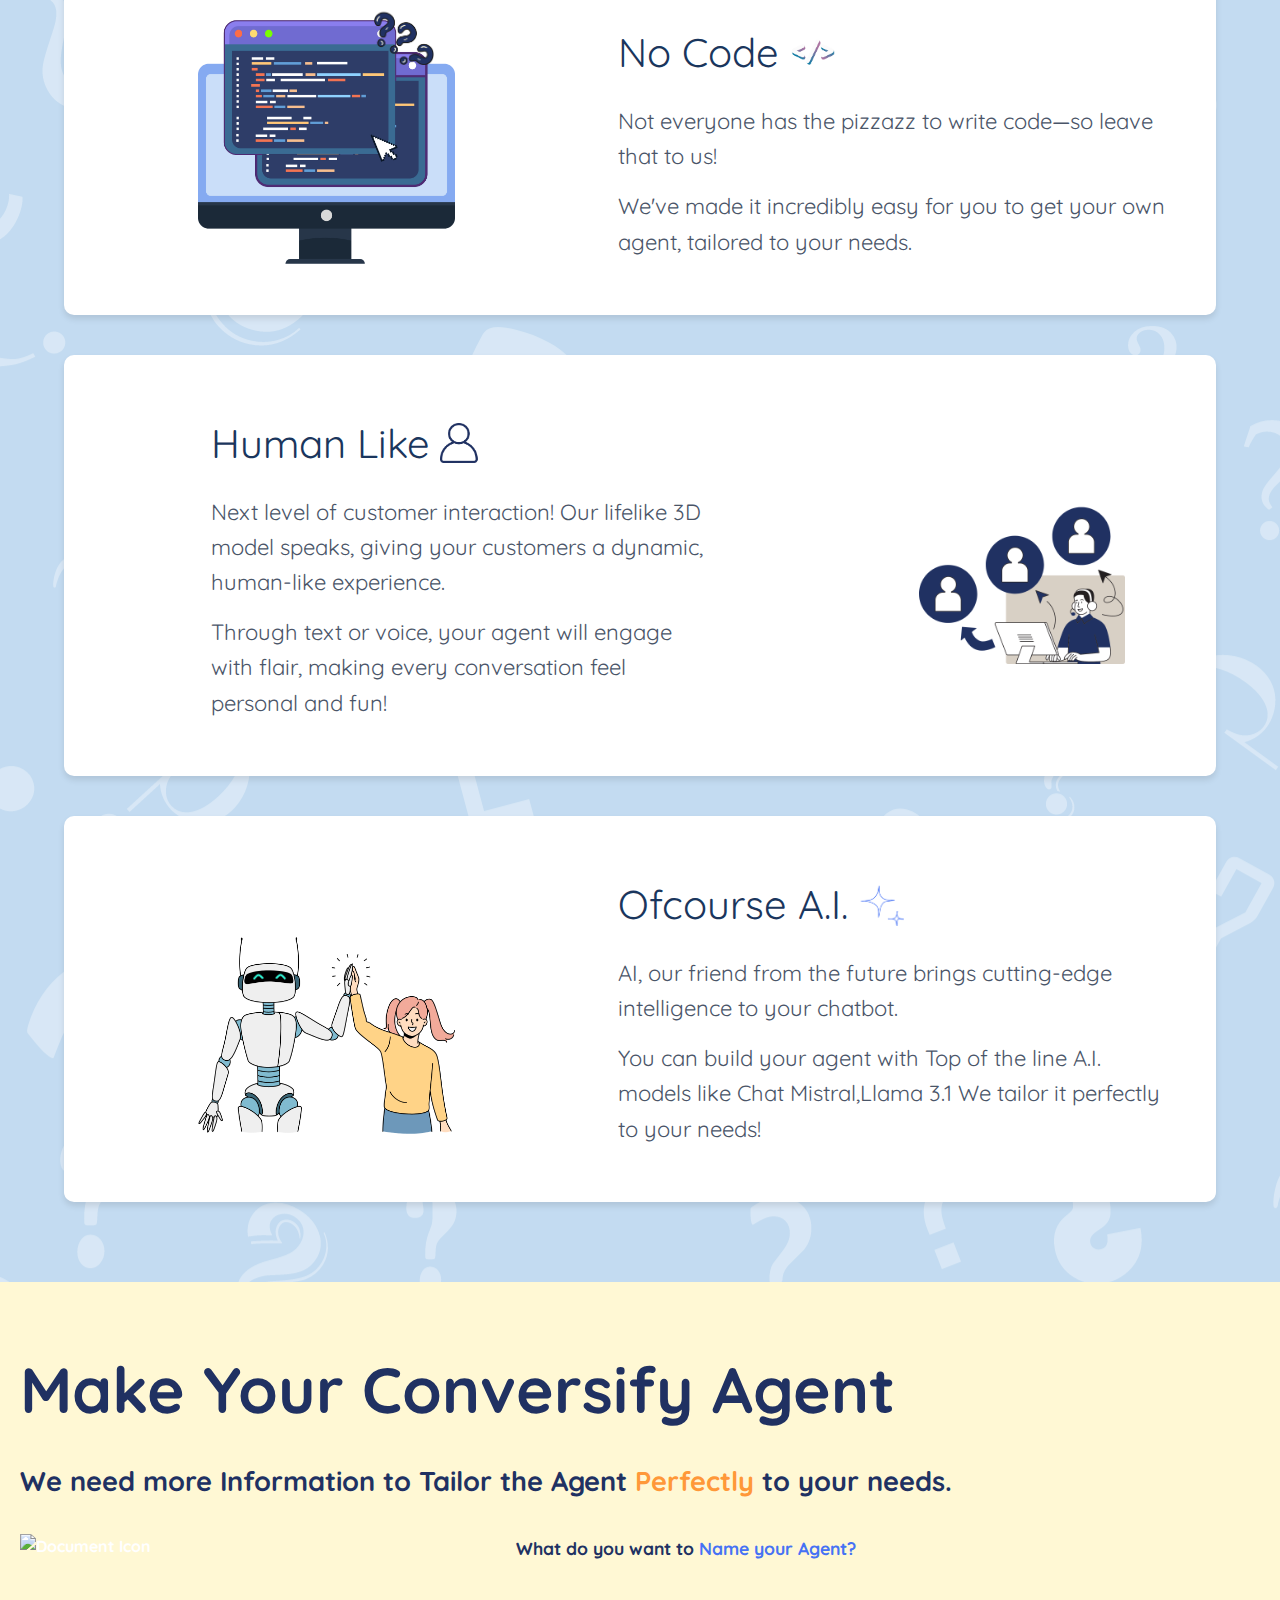
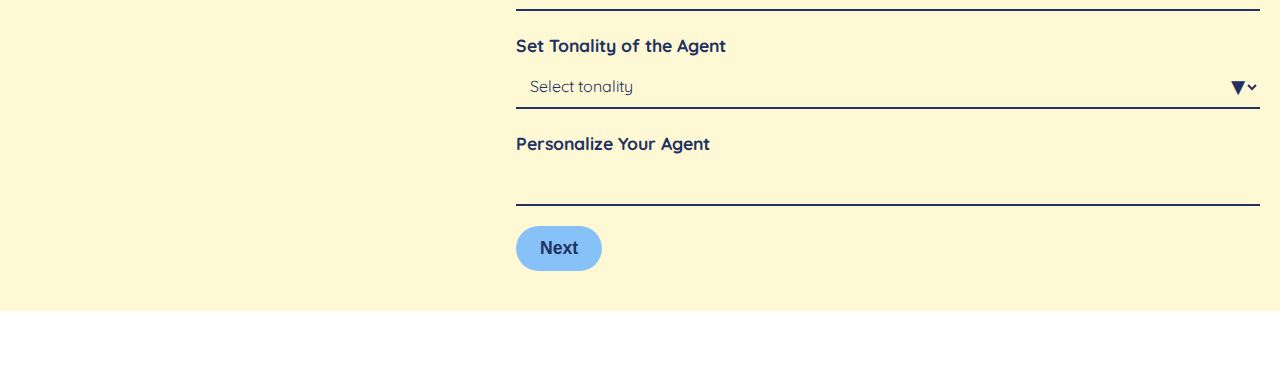
==== commit 73af64b9: "heading" ====
--- a/index.html
+++ b/index.html
@@ -112,7 +112,7 @@
     </section>
     
     <section class="page4">
-        <h2>Documents</h2>
+        <h2>Make Your Conversify Agent</h2>
         <p>We need more Information to Tailor the Agent <span class="highlight">Perfectly</span> to your needs.</p>
         
         <div class="form-container">
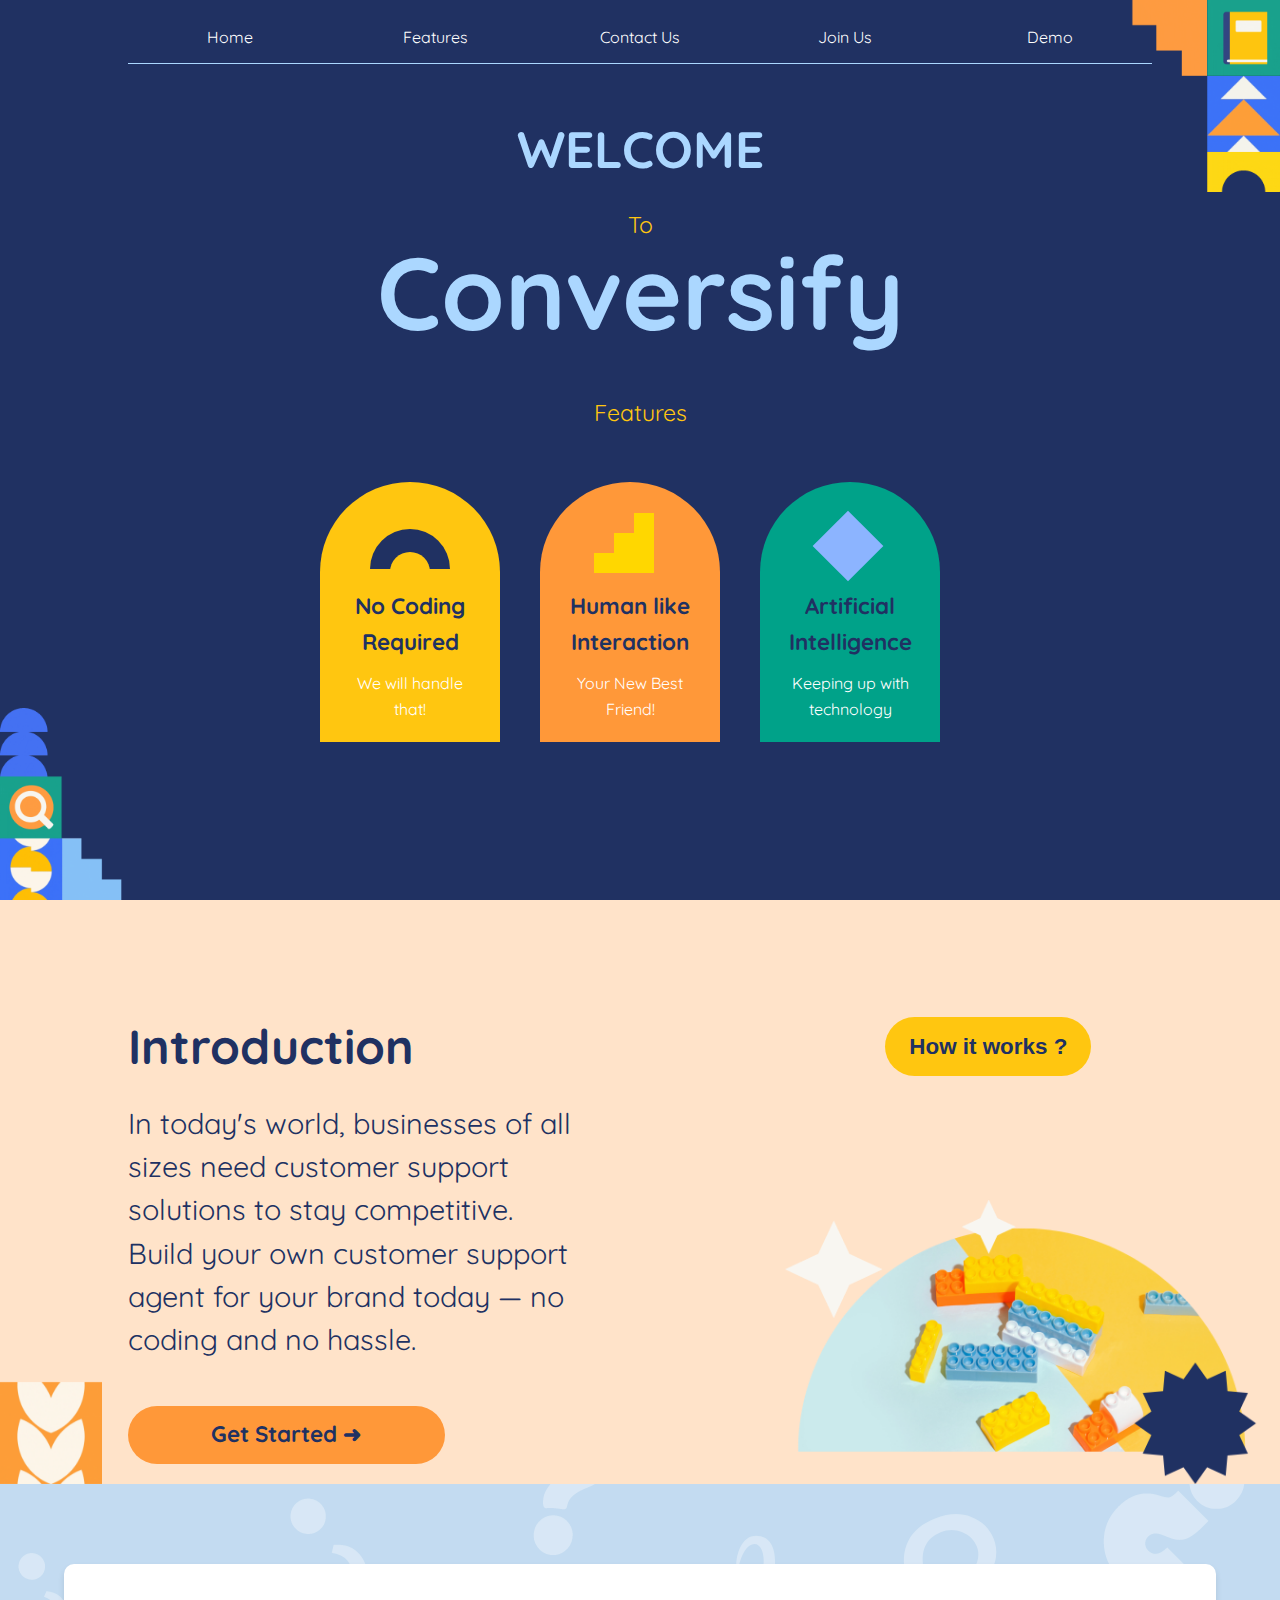
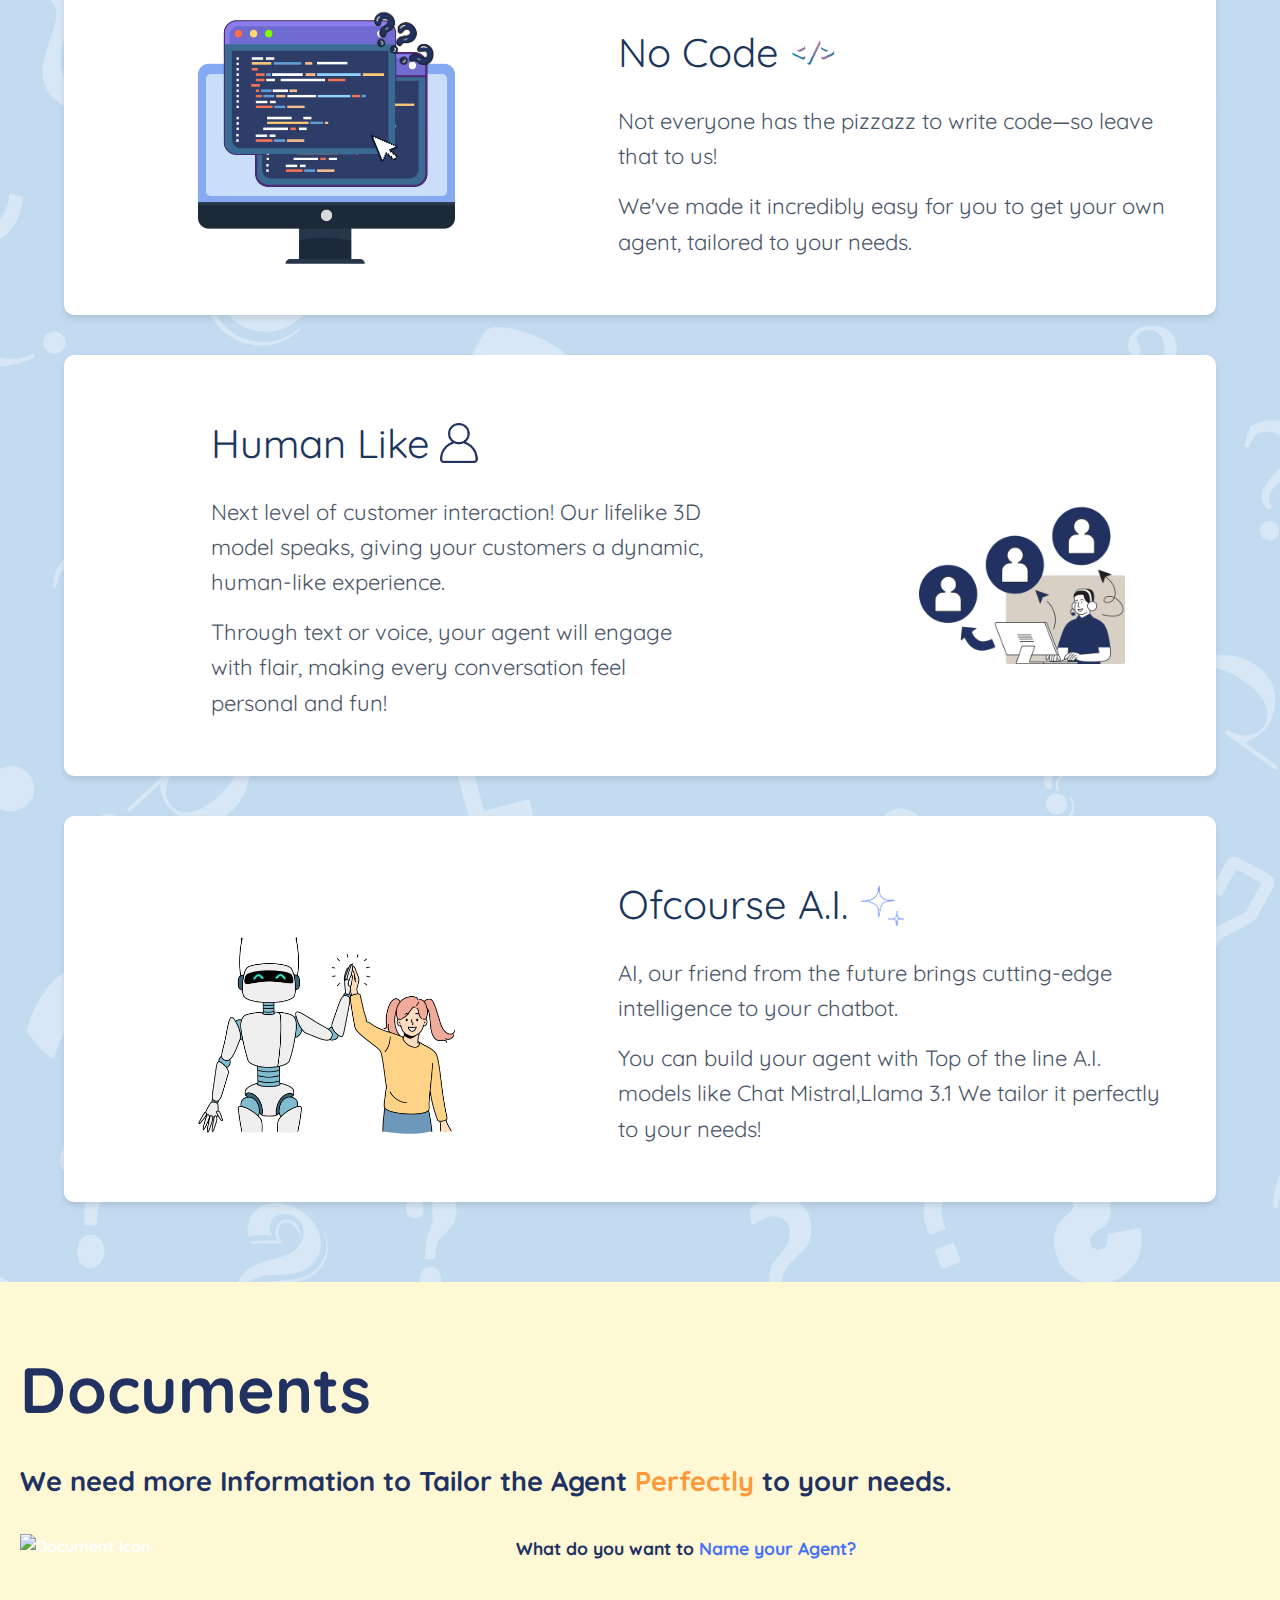
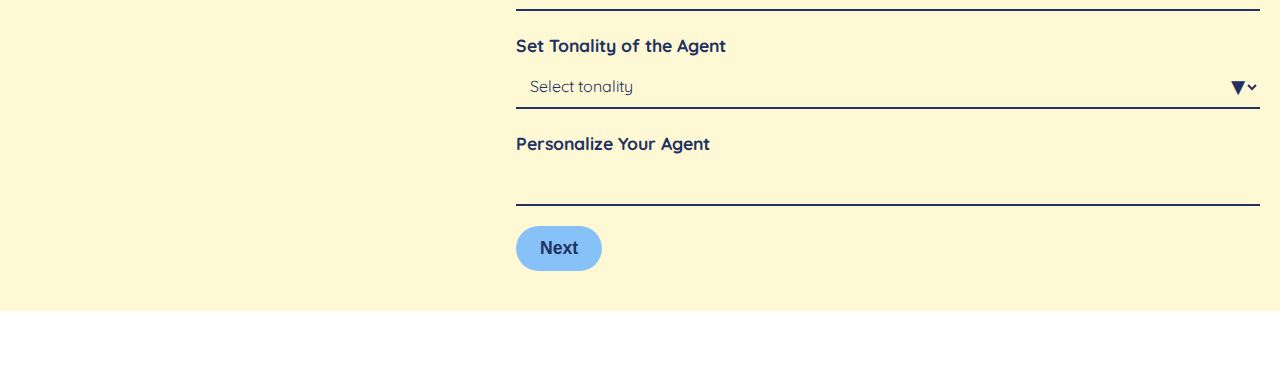
==== commit 199f0bf5: "Commiting chatbot Ui" ====
--- a/index.html
+++ b/index.html
@@ -17,8 +17,8 @@
         <img src="./asset/gifs/top_right.gif" alt="book.gif" class="top-right-image">
         <nav>
             <ul class="navbar">
-                <li><a href="#">Home</a></li>
-                <li><a href="#">Features</a></li>
+                <li><a href="#top">Home</a></li>
+                <li><a href="#page3">Features</a></li>
                 <li><a href="#">Contact Us</a></li>
                 <li><a href="#">Join Us</a></li>
                 <li><a href="#">Demo</a></li>
@@ -112,7 +112,7 @@
     </section>
     
     <section class="page4">
-        <h2>Make Your Conversify Agent</h2>
+        <h2>Documents</h2>
         <p>We need more Information to Tailor the Agent <span class="highlight">Perfectly</span> to your needs.</p>
         
         <div class="form-container">
